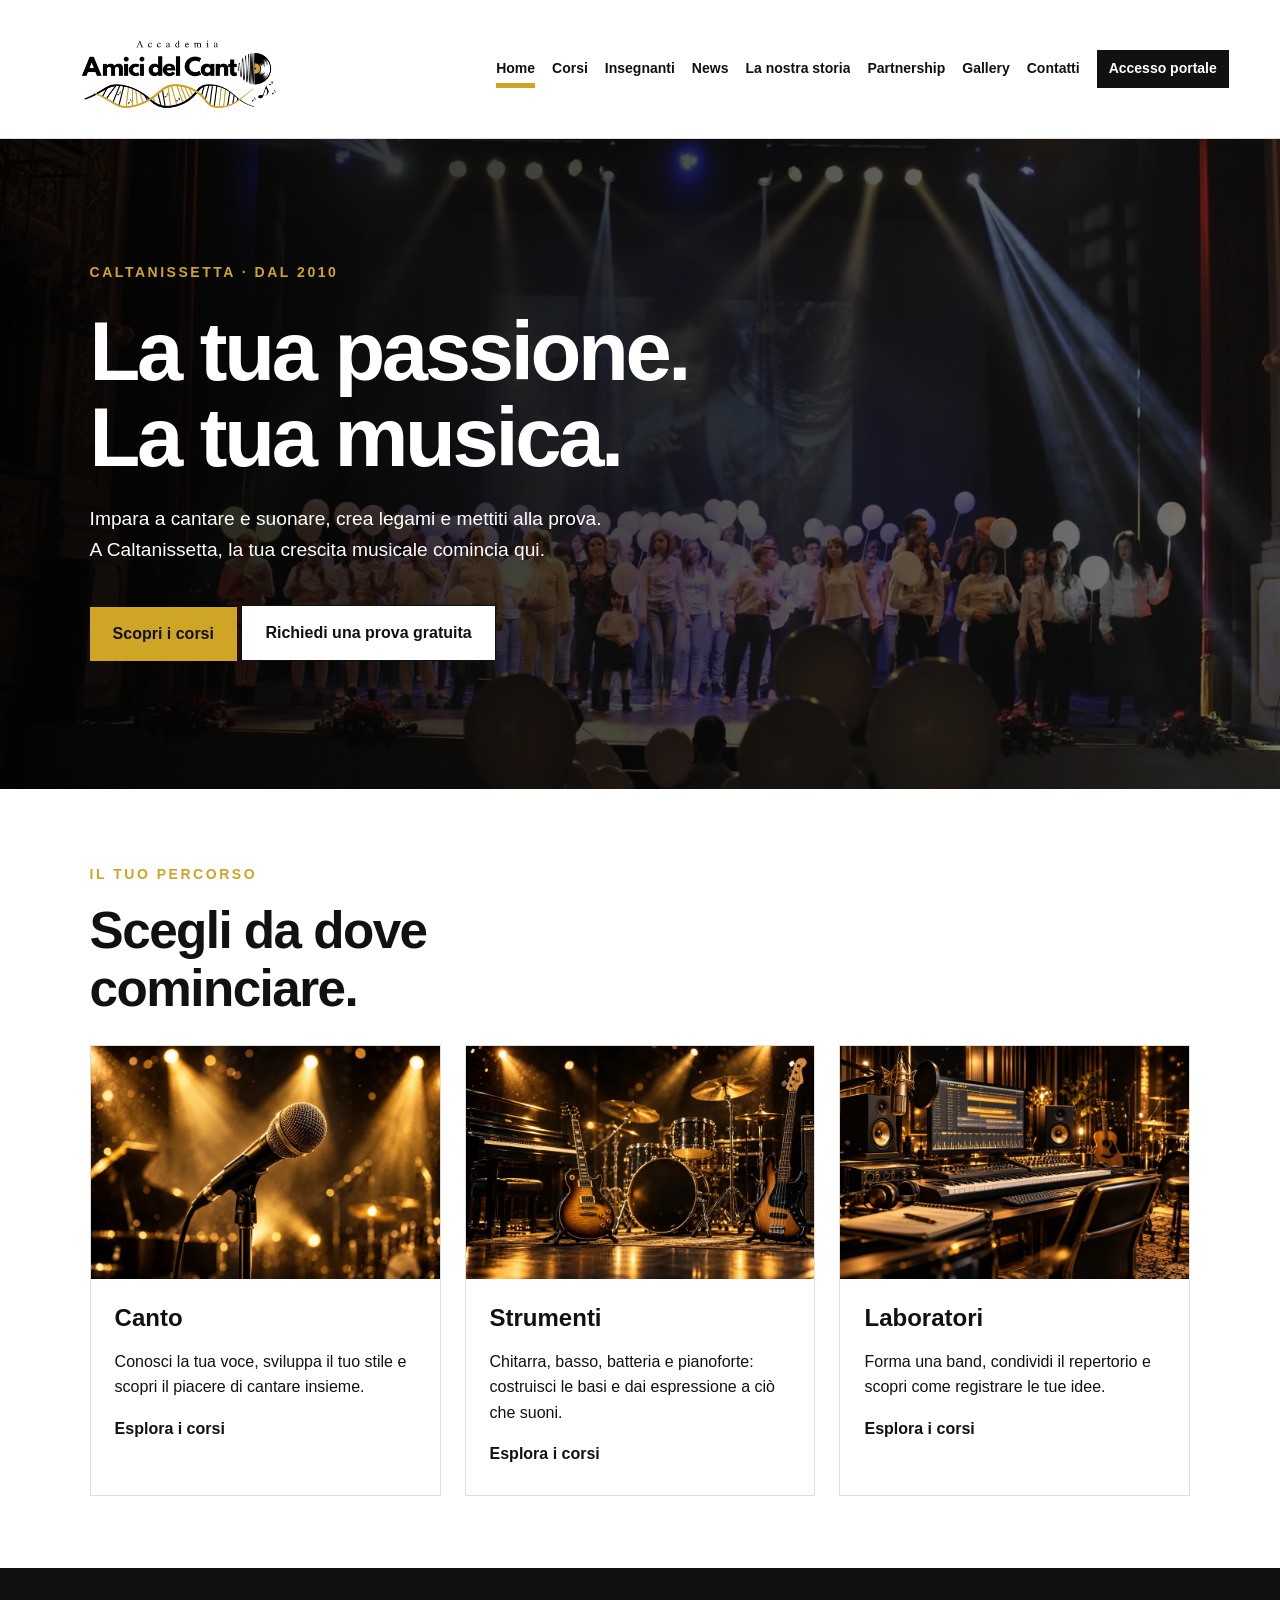
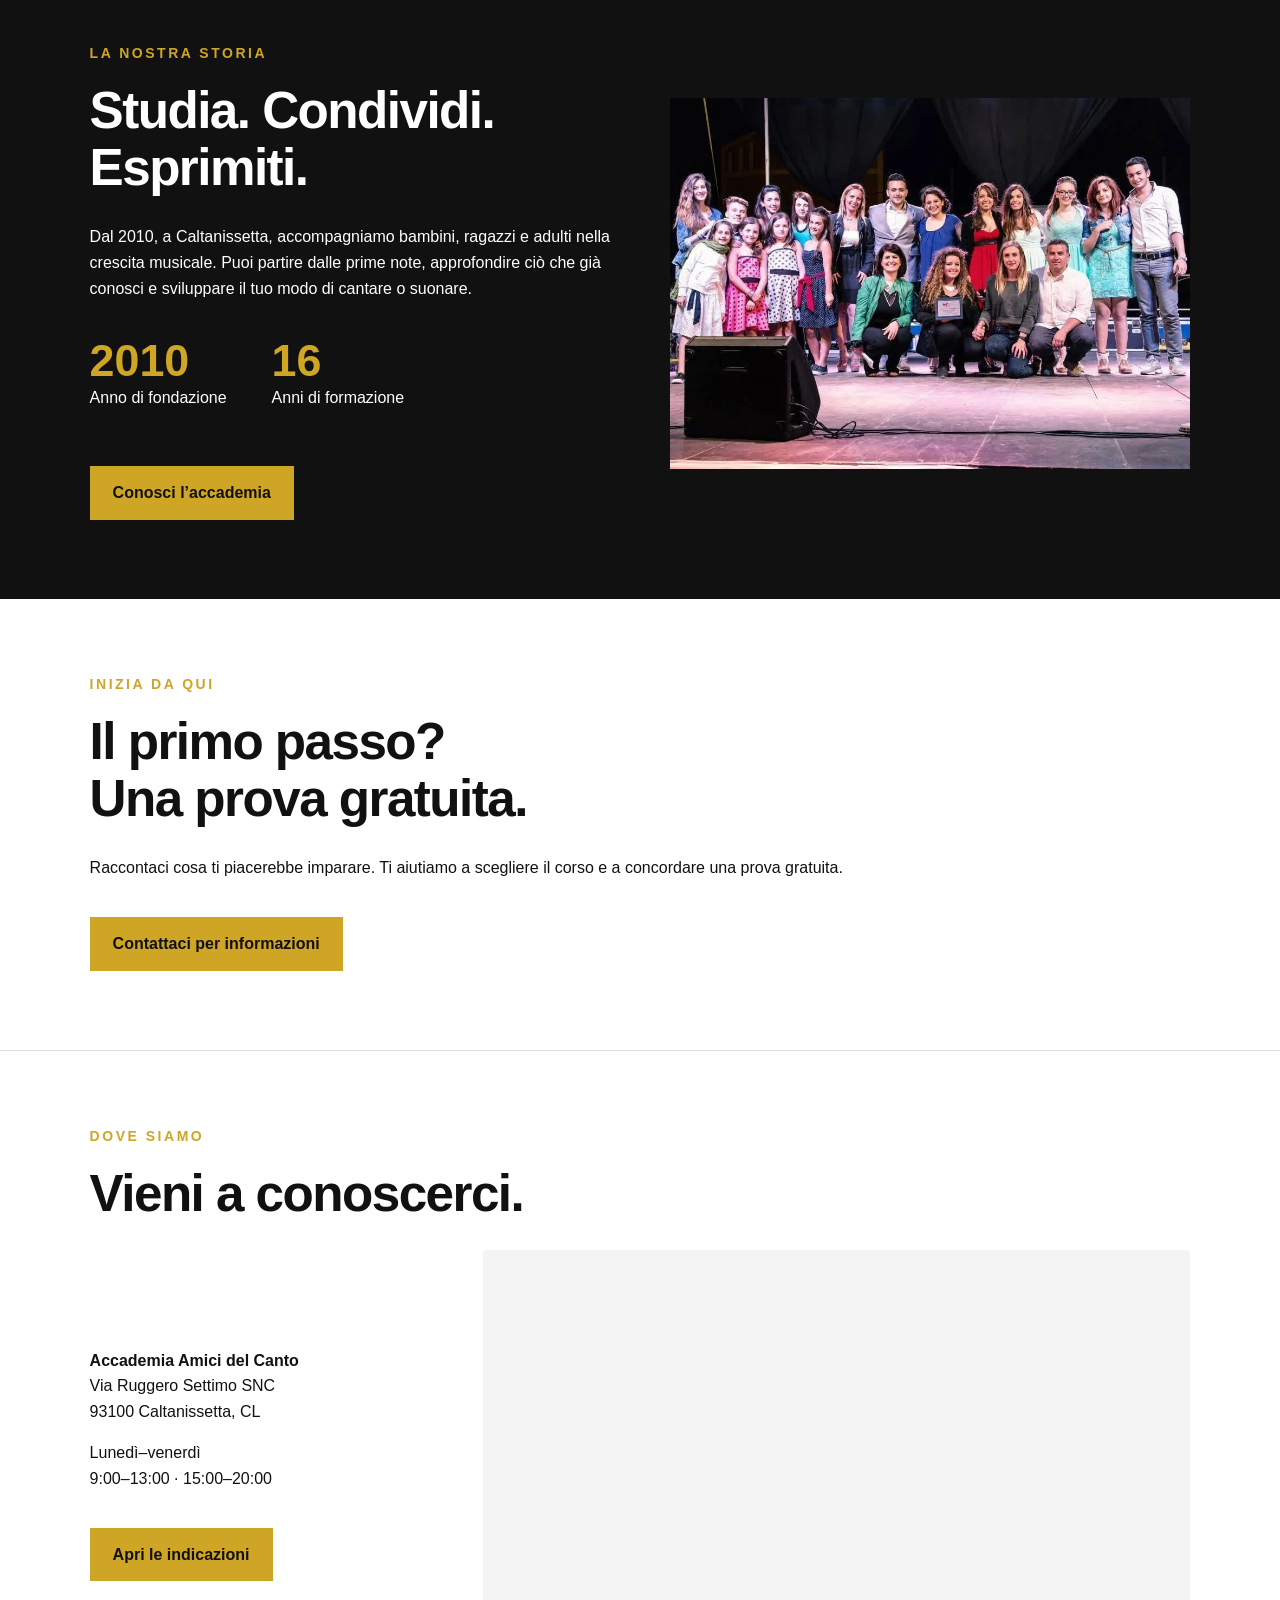
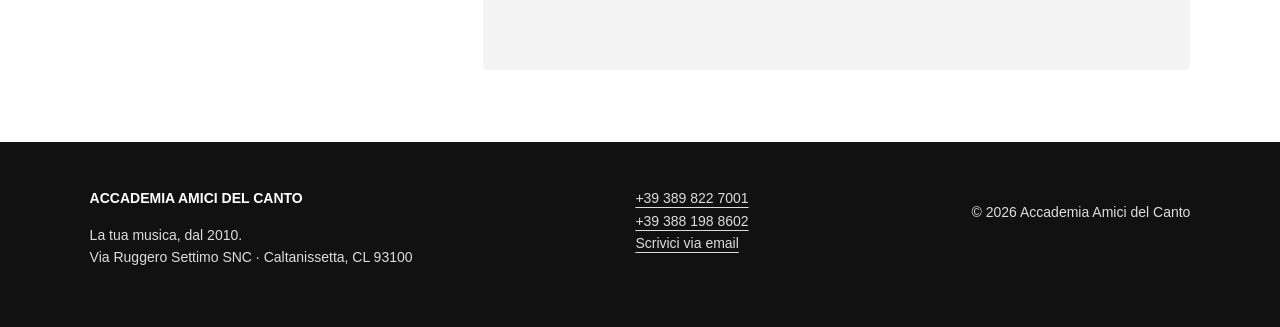
==== index.html @ adb3bb02 "Add clickable teacher profiles and Marcello Lachina biography" ====
<!doctype html><html lang="it"><head><meta charset="utf-8"><meta name="viewport" content="width=device-width,initial-scale=1"><meta name="description" content="Accademia Amici del Canto a Caltanissetta. Canto, strumenti e laboratori musicali dal 2010. Scopri i corsi e richiedi una prova gratuita."><title>Accademia Amici del Canto | Caltanissetta</title><link rel="stylesheet" href="style.css?v=teacher-profiles-1"><script src="assets.js" defer></script><script src="image-0.js" defer></script><script src="image-1.js" defer></script><script src="image-2.js" defer></script><script src="image-3.js" defer></script><script src="image-4.js" defer></script><script src="image-5.js" defer></script><script src="image-6.js" defer></script><script src="image-7.js" defer></script><script src="image-8.js" defer></script><script src="image-9.js" defer></script><script src="image-10.js" defer></script><script src="image-11.js" defer></script><script src="image-12.js" defer></script><script src="image-13.js" defer></script><script src="image-14.js" defer></script><script src="image-15.js" defer></script><script src="image-16.js" defer></script><script src="image-17.js" defer></script><script src="image-18.js" defer></script><script src="image-19.js" defer></script><script src="home-images.js" defer></script><script src="emme-logo.js" defer></script><script src="course-images-a.js" defer></script><script src="course-images-b.js" defer></script><script src="app.js?v=teacher-profiles-1" defer></script></head><body><a class="skip" href="#content">Vai al contenuto</a><header><a class="brand" href="#home" aria-label="Accademia Amici del Canto, Home"><img data-image="logo accademia.png" alt="Accademia Amici del Canto"></a><button id="menu" aria-expanded="false" aria-controls="navigation">Menu</button><nav id="navigation" aria-label="Navigazione principale"></nav></header><main id="content"></main><footer><div><strong>ACCADEMIA AMICI DEL CANTO</strong><p>La tua musica, dal 2010.<br>Via Ruggero Settimo SNC · Caltanissetta, CL 93100</p></div><div><a href="tel:+393898227001">+39 389 822 7001</a><br><a href="tel:+393881988602">+39 388 198 8602</a><br><a href="mailto:accademiaamicidelcanto@gmail.com">Scrivici via email</a></div><p>© <span id="year"></span> Accademia Amici del Canto</p></footer><dialog id="lightbox"><button id="close" aria-label="Chiudi foto">Chiudi</button><img alt=""><button id="previous" aria-label="Foto precedente">Precedente</button><button id="next" aria-label="Foto successiva">Successiva</button></dialog></body></html>
---- style.css ----
:root{--gold:#cfa526;--black:#111;--muted:#666;--line:#dedede}*{box-sizing:border-box}html{scroll-behavior:smooth}body{margin:0;font:16px/1.6 Arial,Helvetica,sans-serif;color:var(--black);background:#fff}a{color:inherit;text-underline-offset:4px}button,a{touch-action:manipulation}button{font:inherit;cursor:pointer}header{display:flex;align-items:center;justify-content:space-between;gap:24px;padding:16px 4%;background:#fff;border-bottom:1px solid var(--line);position:sticky;top:0;z-index:10}.brand{width:230px;flex-shrink:0}.brand img{width:100%;display:block}nav{display:flex;gap:17px;flex-wrap:wrap;justify-content:flex-end}nav a{font-size:14px;text-decoration:none;font-weight:700;padding:7px 0;border-bottom:2px solid transparent}nav a.active{border-color:var(--gold)}nav a:last-child{background:#111;color:white;padding:7px 12px}#menu{display:none}.hero{position:relative;min-height:650px;display:flex;align-items:center;background:#111;color:white;overflow:hidden}.hero>img{position:absolute;width:100%;height:100%;object-fit:cover;opacity:.45}.hero:after{content:'';position:absolute;inset:0;background:linear-gradient(90deg,rgba(0,0,0,.8),transparent)}.hero-copy{position:relative;z-index:1;max-width:850px;padding:80px 7%}.eyebrow{font-size:14px;font-weight:bold;letter-spacing:.18em;text-transform:uppercase;color:var(--gold)}h1{font-size:clamp(2.8rem,6.5vw,6rem);line-height:1.03;letter-spacing:-.04em;margin:24px 0}h2{font-size:clamp(2rem,4vw,3.5rem);line-height:1.12;letter-spacing:-.03em;margin:16px 0 28px}h3{font-size:1.5rem;line-height:1.25}p{max-width:760px}.hero p{font-size:1.2rem}.button{display:inline-block;padding:14px 23px;background:var(--gold);color:#111;text-decoration:none;font-weight:700;margin-top:20px;border:0}.button.secondary{background:white;border:1px solid #111}.section{padding:72px 7%;max-width:1600px;margin:auto}.dark{background:#111;color:#fff}.intro{background:#f4f4f4;padding:55px 7%}.intro h1{font-size:clamp(2.5rem,6vw,4.8rem);margin-bottom:10px}.grid{display:grid;grid-template-columns:repeat(3,minmax(0,1fr));gap:24px}.card{padding:30px;border:1px solid var(--line);background:#fff;position:relative}.card .number{color:#8b6c0c;font-size:14px;letter-spacing:.1em}.card h3{margin:15px 0}.card p{color:#555}.meta{font-size:14px;font-weight:700;color:#755b0a!important}.course-summary{display:block;text-decoration:none;border-top:1px solid var(--line);padding:24px 0}.course-summary h3{margin:0}.split{display:grid;grid-template-columns:1fr 1fr;gap:60px;align-items:center}.split img{width:100%;max-height:500px;object-fit:cover}.stats{display:flex;gap:45px;flex-wrap:wrap;margin:35px 0}.stats strong{display:block;font-size:2.8rem;color:var(--gold);line-height:1.1}.gallery{display:grid;grid-template-columns:repeat(3,1fr);gap:16px}.gallery button{border:0;background:#111;padding:0;overflow:hidden;aspect-ratio:4/3}.gallery img{width:100%;height:100%;object-fit:cover;transition:transform .3s}.gallery button:hover img{transform:scale(1.04)}.partner img{width:100%;height:180px;object-fit:contain;background:#f6f6f6}.partner:first-child img{background:#111}.contact-grid{display:grid;grid-template-columns:1.3fr 1fr;gap:50px}.contact-grid a{overflow-wrap:anywhere}.notice{padding:32px;border-left:4px solid var(--gold);background:#f5f5f5}footer{background:#111;color:#ddd;padding:45px 7%;display:flex;justify-content:space-between;gap:30px;flex-wrap:wrap;font-size:14px}footer strong{color:white}dialog{background:#111;color:white;border:0;max-width:95vw;width:1100px;padding:20px}dialog::backdrop{background:#000d}dialog img{display:block;max-height:75vh;max-width:100%;margin:15px auto;object-fit:contain}dialog button{background:white;border:0;padding:10px 18px;margin:5px}.skip{position:absolute;left:-10000px}.skip:focus{left:15px;top:10px;z-index:100;background:white;padding:15px}:focus-visible{outline:3px solid var(--gold);outline-offset:4px}@media(max-width:1100px){#menu{display:block;background:white;border:1px solid #111;padding:9px 16px}nav{display:none;position:absolute;top:100%;left:0;right:0;background:white;padding:20px 7%;flex-direction:column}nav.open{display:flex}.grid{grid-template-columns:repeat(2,1fr)}}@media(max-width:650px){.brand{width:190px}.hero{min-height:560px}.hero-copy{padding:55px 7%}.grid,.split,.contact-grid{grid-template-columns:1fr}.gallery{grid-template-columns:repeat(2,1fr)}.section{padding:48px 7%}.split{gap:25px}.card{padding:24px}.stats{gap:25px}footer{flex-direction:column}.intro{padding:35px 7%}}@media(prefers-reduced-motion:reduce){html{scroll-behavior:auto}.gallery img{transition:none}}

/* Coordinated home category imagery */
.course-summary{padding-top:0;overflow:hidden;border:1px solid var(--line);transition:border-color .2s,box-shadow .2s}.category-image{display:block;width:100%;aspect-ratio:3/2;object-fit:cover;background:#111}.course-summary h3,.course-summary p,.course-summary strong{margin-left:24px;margin-right:24px}.course-summary h3{margin-top:24px}.course-summary strong{display:block;margin-bottom:4px}.course-summary:hover{border-color:var(--gold);box-shadow:0 10px 28px #00000010}

.partner:first-child img{background:#fff}

/* Course catalogue and detail pages */
.course-area>p{max-width:780px}.course-area-tinted{background:#f4f4f4;border-top:1px solid var(--line)}.course-subheading{font-size:1.7rem;margin:42px 0 12px}.course-grid{display:grid;grid-template-columns:repeat(3,minmax(0,1fr));gap:24px;margin-top:24px}.course-tile{display:flex;flex-direction:column;text-decoration:none;background:#fff;border:1px solid var(--line);overflow:hidden;transition:border-color .2s,transform .2s}.course-tile:hover{border-color:var(--gold);transform:translateY(-3px)}.course-tile>img{width:100%;aspect-ratio:3/2;object-fit:cover;display:block;background:#111}.course-tile-copy{padding:25px;display:flex;flex-direction:column;flex:1}.course-tile .eyebrow{font-size:12px;letter-spacing:.08em;color:#80620d}.course-tile h4{font-size:1.6rem;line-height:1.15;margin:14px 0 10px}.course-tile p{color:#555;margin:0 0 24px}.course-link{display:block;font-weight:700;margin-top:auto;padding-top:15px;border-top:1px solid var(--line)}.back-link{display:inline-block;margin-bottom:30px;font-weight:bold}.course-detail{display:grid;grid-template-columns:minmax(0,1.6fr) minmax(0,1fr);gap:50px;align-items:start}.course-detail-image{display:block;width:100%;aspect-ratio:3/2;object-fit:cover;background:#111;margin-bottom:35px}.course-detail h2{font-size:2.5rem}.course-detail p{font-size:1.1rem}.course-facts{padding:30px;background:#f5f5f5;border-top:4px solid var(--gold)}.course-facts h3{margin-top:0}.course-facts dl{margin:0}.course-facts dt{font-weight:700;font-size:14px;color:#666;margin-top:20px}.course-facts dd{margin:3px 0 0}.course-facts h4{font-size:1.25rem;margin:30px 0 10px}.course-facts p{font-size:1rem}.course-topics{padding-left:22px}.course-topics li{padding:8px 0}.course-facts .button{max-width:100%;text-align:center}
@media(max-width:1000px){.course-grid{grid-template-columns:repeat(2,minmax(0,1fr))}.course-detail{gap:30px;grid-template-columns:minmax(0,1.2fr) minmax(0,1fr)}}
@media(max-width:650px){.course-grid,.course-detail{grid-template-columns:1fr}.course-facts{padding:24px}.course-subheading{margin-top:32px}.course-tile-copy{padding:24px}.course-detail h2{font-size:2rem}}
@media(prefers-reduced-motion:reduce){.course-tile{transition:none}.course-tile:hover{transform:none}}

/* Dynamic interactions */
@media(prefers-reduced-motion:no-preference){
 .button,button,nav a,.course-summary,.card,.partner img{transition:background-color .22s,color .22s,border-color .22s,box-shadow .22s,transform .22s}
 .button:hover{transform:translateY(-3px);box-shadow:0 8px 22px #0002}
 .button:active,button:active,.course-tile:active,.course-summary:active{transform:scale(.98)}
 nav a:hover{color:#92700d;border-bottom-color:var(--gold)}
 nav a:last-child:hover{color:white;background:#383019}
 .brand img{transition:transform .3s}.brand:hover img{transform:scale(1.025)}
 .course-tile>img,.category-image{transition:transform .5s,filter .4s}
 .course-tile:hover>img,.course-summary:hover .category-image{transform:scale(1.035);filter:brightness(1.08)}
 .card:hover{border-color:#bba35e;box-shadow:0 8px 24px #0000000a}
 .partner:hover img{transform:scale(1.025)}
 .motion-reveal{opacity:0;transform:translateY(20px);transition:opacity .55s ease var(--motion-delay,0ms),transform .55s cubic-bezier(.2,.7,.2,1) var(--motion-delay,0ms)}
 .motion-reveal.motion-visible{opacity:1;transform:translateY(0)}
 .course-tile.motion-visible:hover{transform:translateY(-4px)}
 .gallery button.motion-visible:hover{transform:translateY(-3px)}
 dialog[open]{animation:dialog-arrive .25s ease-out}
 dialog[open]::backdrop{animation:backdrop-arrive .25s ease-out}
 @keyframes dialog-arrive{from{opacity:0;transform:translateY(15px) scale(.97)}to{opacity:1;transform:translateY(0) scale(1)}}
 @keyframes backdrop-arrive{from{opacity:0}to{opacity:1}}
}
.button,.course-tile,.course-summary,.gallery button,nav a,#menu{position:relative;overflow:hidden}
.click-ripple{position:absolute;pointer-events:none;width:14px;height:14px;border-radius:50%;background:#cfa52666;transform:translate(-50%,-50%);animation:click-wave .6s ease-out forwards;z-index:2}
@keyframes click-wave{to{transform:translate(-50%,-50%) scale(38);opacity:0}}
@media(prefers-reduced-motion:reduce){.motion-reveal{opacity:1!important;transform:none!important}.click-ripple{display:none}*,*::before,*::after{animation:none!important;transition:none!important}}

/* More visible motion for the academy experience */
@media(prefers-reduced-motion:no-preference){
 .motion-reveal{transform:translateY(42px);transition:opacity .8s ease var(--motion-delay,0ms),transform .8s cubic-bezier(.16,1,.3,1) var(--motion-delay,0ms)}
 .motion-reveal.motion-visible{transform:translateY(0)}
 .button:hover{transform:translateY(-5px) scale(1.035);box-shadow:0 12px 28px #cfa52655}
 .course-tile.motion-visible:hover,.course-summary.motion-visible:hover{transform:translateY(-8px);box-shadow:0 16px 35px #0002;border-color:var(--gold)}
 .course-tile:hover>img,.course-summary:hover .category-image{transform:scale(1.08);filter:brightness(1.12)}
 nav a::after{content:'';position:absolute;bottom:0;left:0;width:100%;height:3px;background:var(--gold);transform:scaleX(0);transform-origin:left;transition:transform .3s}
 nav a:hover::after,nav a.active::after{transform:scaleX(1)}
 .hero-copy{animation:hero-copy-enter .9s cubic-bezier(.16,1,.3,1) both}
 .hero>img{animation:hero-image-enter 1.3s ease-out both}
 @keyframes hero-copy-enter{from{opacity:0;transform:translateY(35px)}to{opacity:1;transform:translateY(0)}}
 @keyframes hero-image-enter{from{transform:scale(1.07)}to{transform:scale(1)}}
}

/* Swipeable gallery with directional controls */
.gallery-carousel{position:relative;display:grid;grid-template-columns:52px minmax(0,1fr) 52px;align-items:center;gap:18px}
.gallery-track{display:flex;overflow-x:auto;scroll-snap-type:x mandatory;scrollbar-width:none;position:relative;overscroll-behavior-x:contain;border-radius:4px;background:#111}
.gallery-track::-webkit-scrollbar{display:none}
.gallery-slide{flex:0 0 100%;min-width:0;scroll-snap-align:start;scroll-snap-stop:always;border:0;background:#111;padding:0;cursor:zoom-in;height:clamp(260px,48vw,640px)}
.gallery-slide img{width:100%;height:100%;object-fit:contain;display:block}
.gallery-arrow{border:1px solid #cfa526;background:#111;color:#cfa526;border-radius:50%;width:52px;height:52px;font-size:24px;display:flex;align-items:center;justify-content:center}
.gallery-arrow:hover{background:#cfa526;color:#111}
.gallery-counter{text-align:center;max-width:none;font-weight:700;color:#666;margin-top:20px}
@media(max-width:650px){.gallery-carousel{grid-template-columns:1fr;gap:0}.gallery-track{grid-column:1;grid-row:1}.gallery-arrow{grid-column:1;grid-row:1;z-index:2;width:40px;height:40px;font-size:20px;background:#111c}.gallery-prev{justify-self:start;margin-left:8px}.gallery-next{justify-self:end;margin-right:8px}.gallery-slide{height:360px}}

.school-location{border-top:1px solid var(--line)}.school-map-layout{display:grid;grid-template-columns:minmax(0,1fr) minmax(0,2fr);gap:40px;align-items:center}.school-map{display:block;border:0;width:100%;height:420px;background:#f4f4f4;border-radius:4px}@media(max-width:650px){.school-map-layout{grid-template-columns:1fr;gap:25px}.school-map{height:350px}}

/* Teacher photographs, shared by the directory and assigned courses */
.teacher-card{overflow:hidden}
.teacher-portrait{display:block;width:100%;height:auto;aspect-ratio:4/5;object-fit:cover;object-position:57% 35%;border-radius:4px;margin:0 0 24px;background:#111}
.teacher-portrait-course{aspect-ratio:4/3;max-width:320px;margin:12px 0;object-position:57% 24%}
@media(max-width:650px){.teacher-portrait{max-height:440px}.teacher-portrait-course{max-height:260px}}

/* Compact circular portraits inside course information */
.teacher-course-avatar{display:block;width:140px;height:140px;border-radius:50%;overflow:hidden;border:3px solid var(--gold);margin:12px 0 16px;background:#111}
.teacher-course-avatar .teacher-portrait-course{width:100%;height:100%;max-width:none;max-height:none;aspect-ratio:1;object-fit:cover;object-position:center;border-radius:0;margin:0;transform:scale(3) translate(-5%,26%)}

.teacher-portrait-lachina{object-position:center top}
.teacher-course-avatar .teacher-portrait-lachina{object-position:center top;transform:scale(2.2) translate(3%,18%)}

.teacher-portrait-valerio{object-position:65% 30%}
.teacher-course-avatar .teacher-portrait-valerio{object-position:center;transform:scale(1.8) translate(-8%,25%)}
.course-teachers{display:flex;flex-wrap:wrap;gap:20px;margin-top:12px}
.course-teacher{flex:1 1 140px;max-width:220px}
.course-teacher span:not(.teacher-course-avatar){display:block}

.teacher-portrait-rino{object-position:55% 40%}
.teacher-course-avatar .teacher-portrait-rino{object-position:center;transform:scale(3) translate(-4%,13%)}

.teacher-portrait-giordano{object-position:85% top}
.teacher-course-avatar .teacher-portrait-giordano{object-position:center top;transform:scale(2.1) translate(-30%,19%)}

.teacher-card-link{display:block;text-decoration:none;color:inherit}
.teacher-card-link:hover,.teacher-card-link:focus-visible{border-color:var(--gold);box-shadow:0 12px 30px #0001}
.teacher-profile{display:grid;grid-template-columns:minmax(200px,1fr) minmax(0,2fr);gap:48px;align-items:start;margin-top:32px}
.teacher-profile .teacher-portrait{max-height:560px}
.teacher-profile p{line-height:1.8}
@media(max-width:650px){.teacher-profile{grid-template-columns:1fr;gap:24px}.teacher-profile .teacher-portrait{max-width:380px;max-height:440px}}
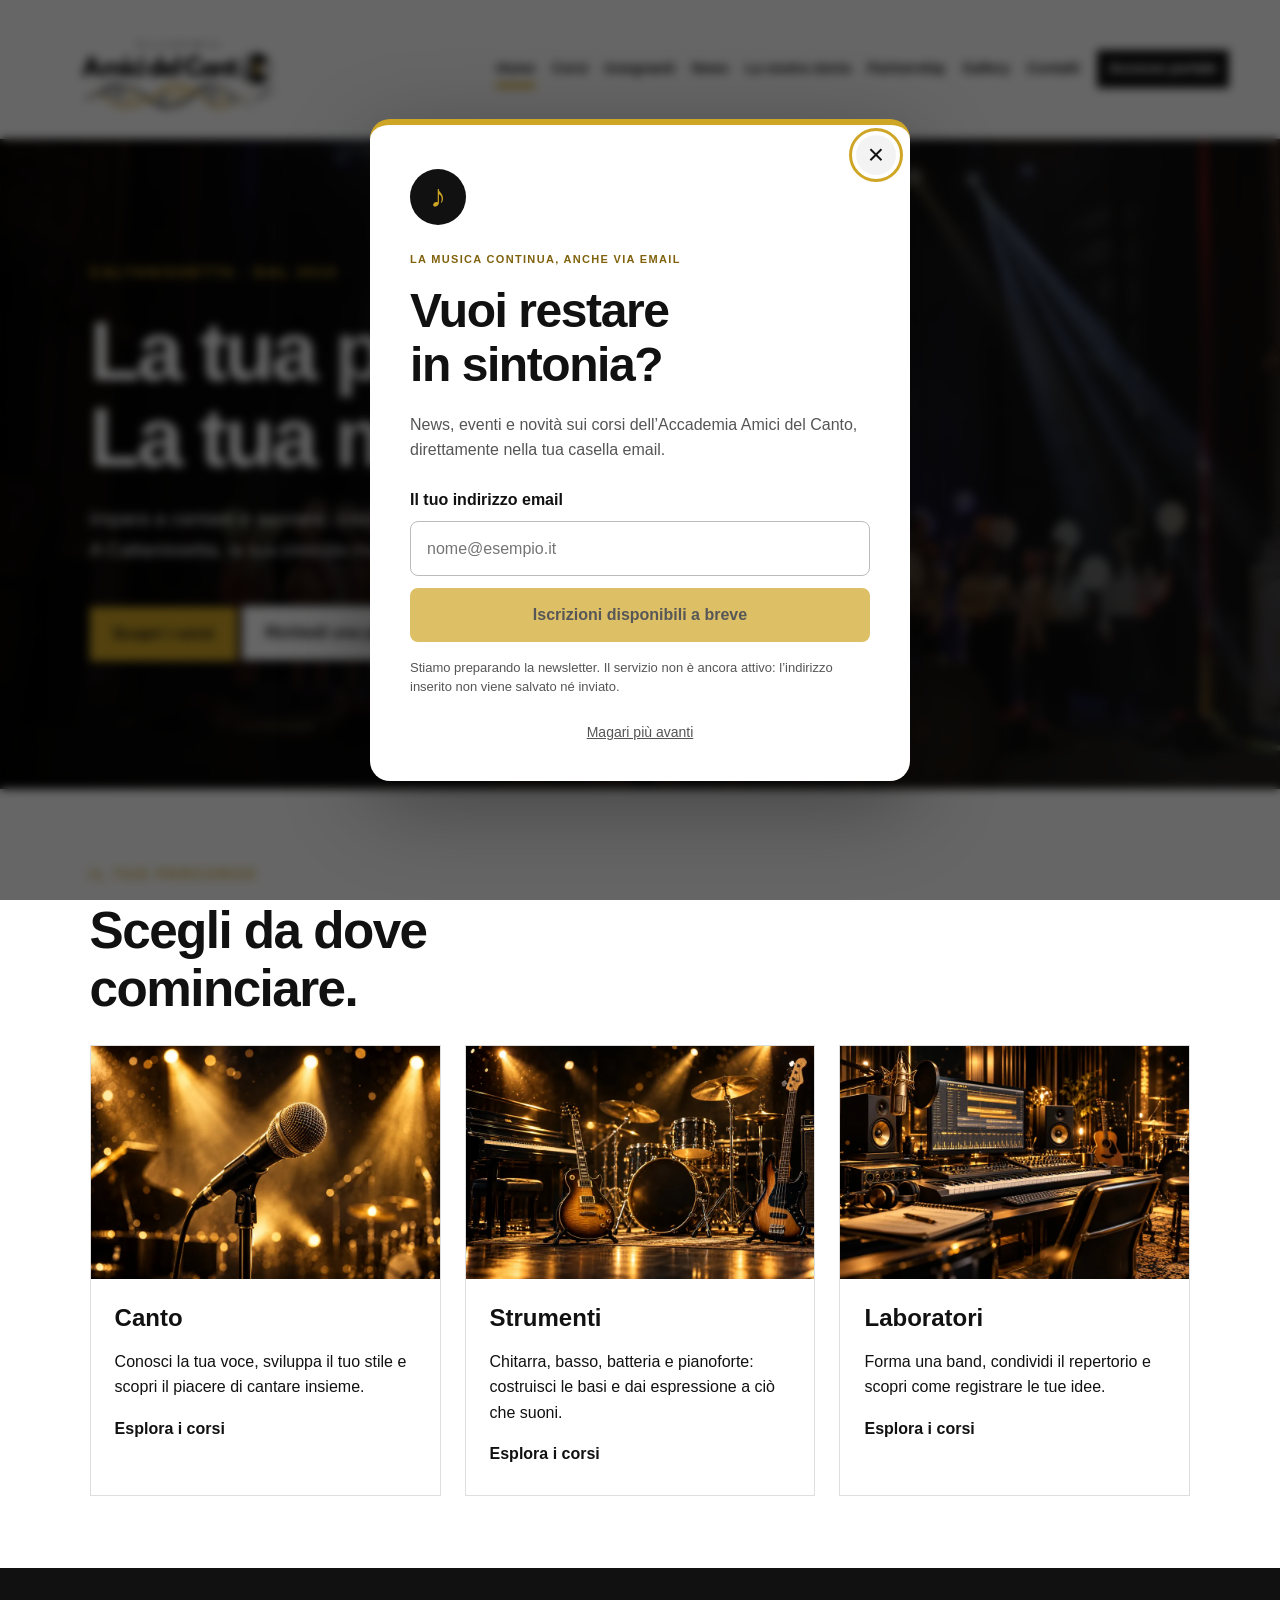
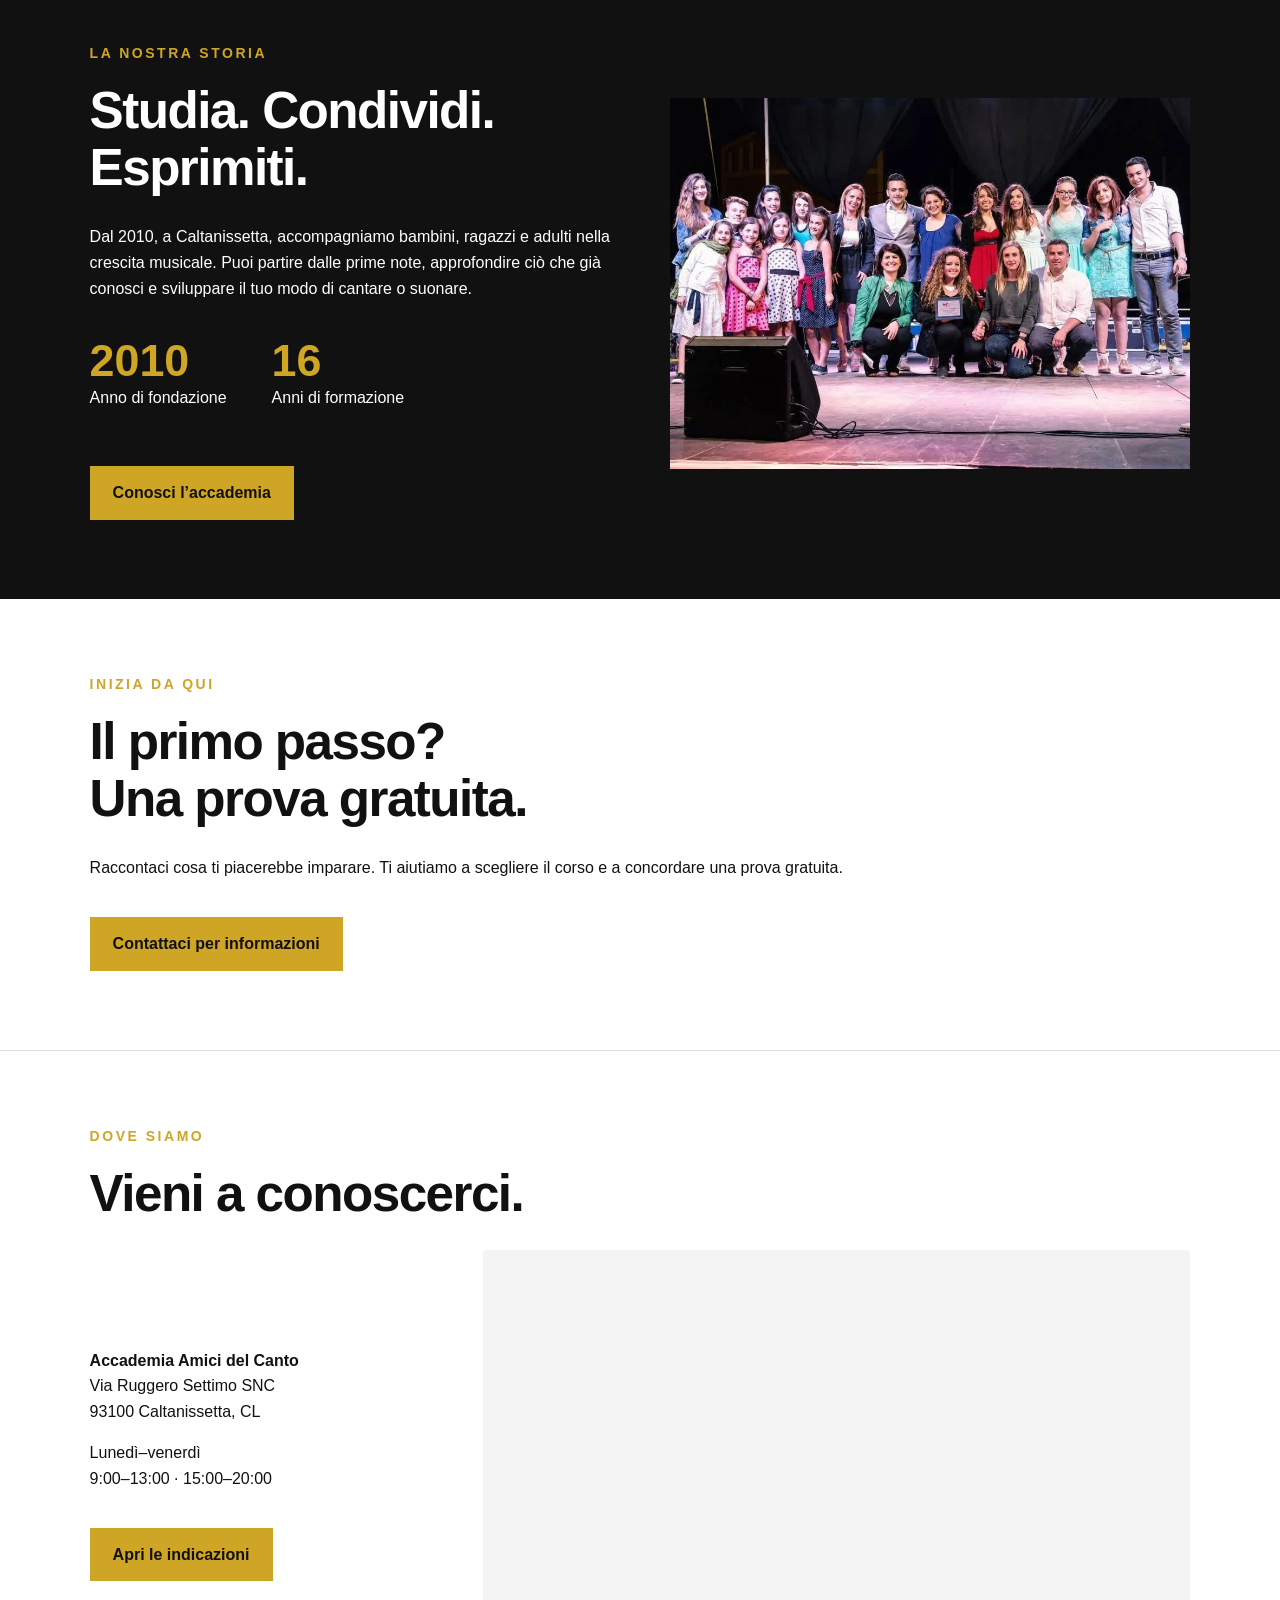
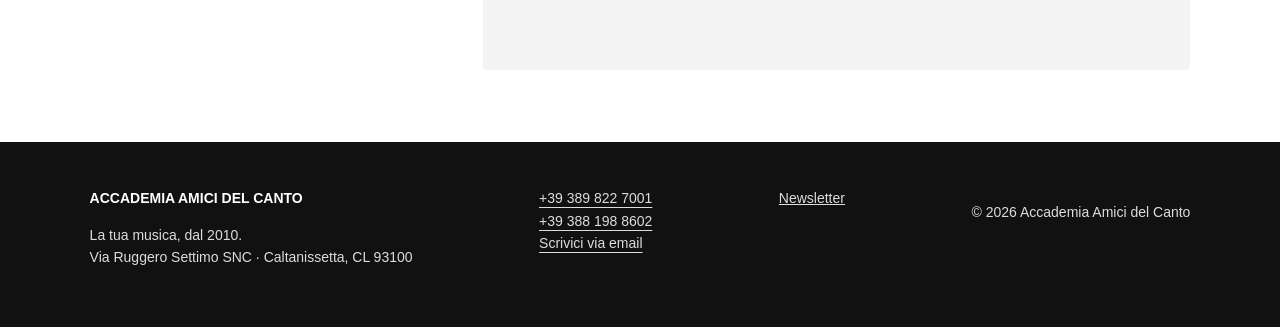
==== commit de826c8b: "Add responsive newsletter welcome popup in preview mode" ====
--- a/index.html
+++ b/index.html
@@ -1 +1 @@
-<!doctype html><html lang="it"><head><meta charset="utf-8"><meta name="viewport" content="width=device-width,initial-scale=1"><meta name="description" content="Accademia Amici del Canto a Caltanissetta. Canto, strumenti e laboratori musicali dal 2010. Scopri i corsi e richiedi una prova gratuita."><title>Accademia Amici del Canto | Caltanissetta</title><link rel="stylesheet" href="style.css?v=teacher-profiles-1"><script src="assets.js" defer></script><script src="image-0.js" defer></script><script src="image-1.js" defer></script><script src="image-2.js" defer></script><script src="image-3.js" defer></script><script src="image-4.js" defer></script><script src="image-5.js" defer></script><script src="image-6.js" defer></script><script src="image-7.js" defer></script><script src="image-8.js" defer></script><script src="image-9.js" defer></script><script src="image-10.js" defer></script><script src="image-11.js" defer></script><script src="image-12.js" defer></script><script src="image-13.js" defer></script><script src="image-14.js" defer></script><script src="image-15.js" defer></script><script src="image-16.js" defer></script><script src="image-17.js" defer></script><script src="image-18.js" defer></script><script src="image-19.js" defer></script><script src="home-images.js" defer></script><script src="emme-logo.js" defer></script><script src="course-images-a.js" defer></script><script src="course-images-b.js" defer></script><script src="app.js?v=teacher-profiles-1" defer></script></head><body><a class="skip" href="#content">Vai al contenuto</a><header><a class="brand" href="#home" aria-label="Accademia Amici del Canto, Home"><img data-image="logo accademia.png" alt="Accademia Amici del Canto"></a><button id="menu" aria-expanded="false" aria-controls="navigation">Menu</button><nav id="navigation" aria-label="Navigazione principale"></nav></header><main id="content"></main><footer><div><strong>ACCADEMIA AMICI DEL CANTO</strong><p>La tua musica, dal 2010.<br>Via Ruggero Settimo SNC · Caltanissetta, CL 93100</p></div><div><a href="tel:+393898227001">+39 389 822 7001</a><br><a href="tel:+393881988602">+39 388 198 8602</a><br><a href="mailto:accademiaamicidelcanto@gmail.com">Scrivici via email</a></div><p>© <span id="year"></span> Accademia Amici del Canto</p></footer><dialog id="lightbox"><button id="close" aria-label="Chiudi foto">Chiudi</button><img alt=""><button id="previous" aria-label="Foto precedente">Precedente</button><button id="next" aria-label="Foto successiva">Successiva</button></dialog></body></html>
+<!doctype html><html lang="it"><head><meta charset="utf-8"><meta name="viewport" content="width=device-width,initial-scale=1"><meta name="description" content="Accademia Amici del Canto a Caltanissetta. Canto, strumenti e laboratori musicali dal 2010. Scopri i corsi e richiedi una prova gratuita."><title>Accademia Amici del Canto | Caltanissetta</title><link rel="stylesheet" href="style.css?v=newsletter-popup-1"><script src="assets.js" defer></script><script src="image-0.js" defer></script><script src="image-1.js" defer></script><script src="image-2.js" defer></script><script src="image-3.js" defer></script><script src="image-4.js" defer></script><script src="image-5.js" defer></script><script src="image-6.js" defer></script><script src="image-7.js" defer></script><script src="image-8.js" defer></script><script src="image-9.js" defer></script><script src="image-10.js" defer></script><script src="image-11.js" defer></script><script src="image-12.js" defer></script><script src="image-13.js" defer></script><script src="image-14.js" defer></script><script src="image-15.js" defer></script><script src="image-16.js" defer></script><script src="image-17.js" defer></script><script src="image-18.js" defer></script><script src="image-19.js" defer></script><script src="home-images.js" defer></script><script src="emme-logo.js" defer></script><script src="course-images-a.js" defer></script><script src="course-images-b.js" defer></script><script src="app.js?v=newsletter-popup-1" defer></script></head><body><a class="skip" href="#content">Vai al contenuto</a><header><a class="brand" href="#home" aria-label="Accademia Amici del Canto, Home"><img data-image="logo accademia.png" alt="Accademia Amici del Canto"></a><button id="menu" aria-expanded="false" aria-controls="navigation">Menu</button><nav id="navigation" aria-label="Navigazione principale"></nav></header><main id="content"></main><footer><div><strong>ACCADEMIA AMICI DEL CANTO</strong><p>La tua musica, dal 2010.<br>Via Ruggero Settimo SNC · Caltanissetta, CL 93100</p></div><div><a href="tel:+393898227001">+39 389 822 7001</a><br><a href="tel:+393881988602">+39 388 198 8602</a><br><a href="mailto:accademiaamicidelcanto@gmail.com">Scrivici via email</a></div><button type="button" id="newsletter-open" class="newsletter-footer-link">Newsletter</button><p>© <span id="year"></span> Accademia Amici del Canto</p></footer><dialog id="lightbox"><button id="close" aria-label="Chiudi foto">Chiudi</button><img alt=""><button id="previous" aria-label="Foto precedente">Precedente</button><button id="next" aria-label="Foto successiva">Successiva</button></dialog><dialog id="newsletter-popup" class="newsletter-popup" aria-labelledby="newsletter-title" aria-describedby="newsletter-description newsletter-status"><button type="button" class="newsletter-close" aria-label="Chiudi newsletter" autofocus>×</button><div class="newsletter-mark" aria-hidden="true">♪</div><span class="eyebrow">La musica continua, anche via email</span><h2 id="newsletter-title">Vuoi restare<br>in sintonia?</h2><p id="newsletter-description">News, eventi e novità sui corsi dell’Accademia Amici del Canto, direttamente nella tua casella email.</p><label for="newsletter-email">Il tuo indirizzo email</label><input id="newsletter-email" type="email" placeholder="nome@esempio.it" autocomplete="off" aria-describedby="newsletter-status"><button type="button" class="button newsletter-submit" disabled>Iscrizioni disponibili a breve</button><p id="newsletter-status" class="newsletter-status">Stiamo preparando la newsletter. Il servizio non è ancora attivo: l’indirizzo inserito non viene salvato né inviato.</p><button type="button" class="newsletter-later">Magari più avanti</button></dialog></body></html>
--- a/style.css
+++ b/style.css
@@ -96,3 +96,23 @@
 .teacher-profile .teacher-portrait{max-height:560px}
 .teacher-profile p{line-height:1.8}
 @media(max-width:650px){.teacher-profile{grid-template-columns:1fr;gap:24px}.teacher-profile .teacher-portrait{max-width:380px;max-height:440px}}
+
+/* Newsletter welcome dialog */
+body.newsletter-is-open{overflow:hidden}
+.newsletter-popup{width:540px;max-width:calc(100vw - 32px);max-height:calc(100dvh - 32px);overflow:auto;background:#fff;color:var(--black);padding:44px 40px 30px;border-radius:20px;border-top:6px solid var(--gold);box-shadow:0 24px 90px #0005}
+.newsletter-popup::backdrop{background:#0009;backdrop-filter:blur(5px)}
+.newsletter-popup[open]{animation:newsletter-enter .35s ease-out}
+.newsletter-popup .newsletter-close{position:absolute;right:14px;top:10px;width:40px;height:40px;margin:0;padding:0;border-radius:50%;background:#f3f3f3;color:#111;font-size:28px;line-height:1}
+.newsletter-mark{display:grid;place-items:center;width:56px;height:56px;background:#111;color:var(--gold);border-radius:50%;font-size:32px;margin-bottom:20px}
+.newsletter-popup .eyebrow{font-size:11px;color:#80620d;letter-spacing:.12em}
+.newsletter-popup h2{font-size:clamp(2rem,7vw,3rem);margin:14px 0 20px}
+.newsletter-popup p{color:#555}
+.newsletter-popup label{display:block;font-weight:700;margin:24px 0 8px}
+.newsletter-popup input{display:block;width:100%;min-width:0;font:inherit;padding:14px 16px;border:1px solid #bbb;border-radius:8px;background:#fff;color:#111}
+.newsletter-popup .newsletter-submit{display:block;width:100%;margin:12px 0 0;background:var(--gold);border-radius:8px;padding:14px 10px;color:#111;cursor:not-allowed;opacity:.7}
+.newsletter-popup .newsletter-status{font-size:13px;line-height:1.5;margin:16px 0}
+.newsletter-popup .newsletter-later{display:block;margin:12px auto 0;padding:8px;background:transparent;text-decoration:underline;color:#555;font-size:14px}
+.newsletter-footer-link{background:transparent;border:0;padding:0;color:#ddd;text-decoration:underline;align-self:flex-start}
+@keyframes newsletter-enter{from{opacity:0;transform:translateY(18px) scale(.97)}to{opacity:1;transform:translateY(0) scale(1)}}
+@media(max-width:650px){.newsletter-popup{padding:36px 24px 24px}}
+@media(prefers-reduced-motion:reduce){.newsletter-popup[open]{animation:none}}
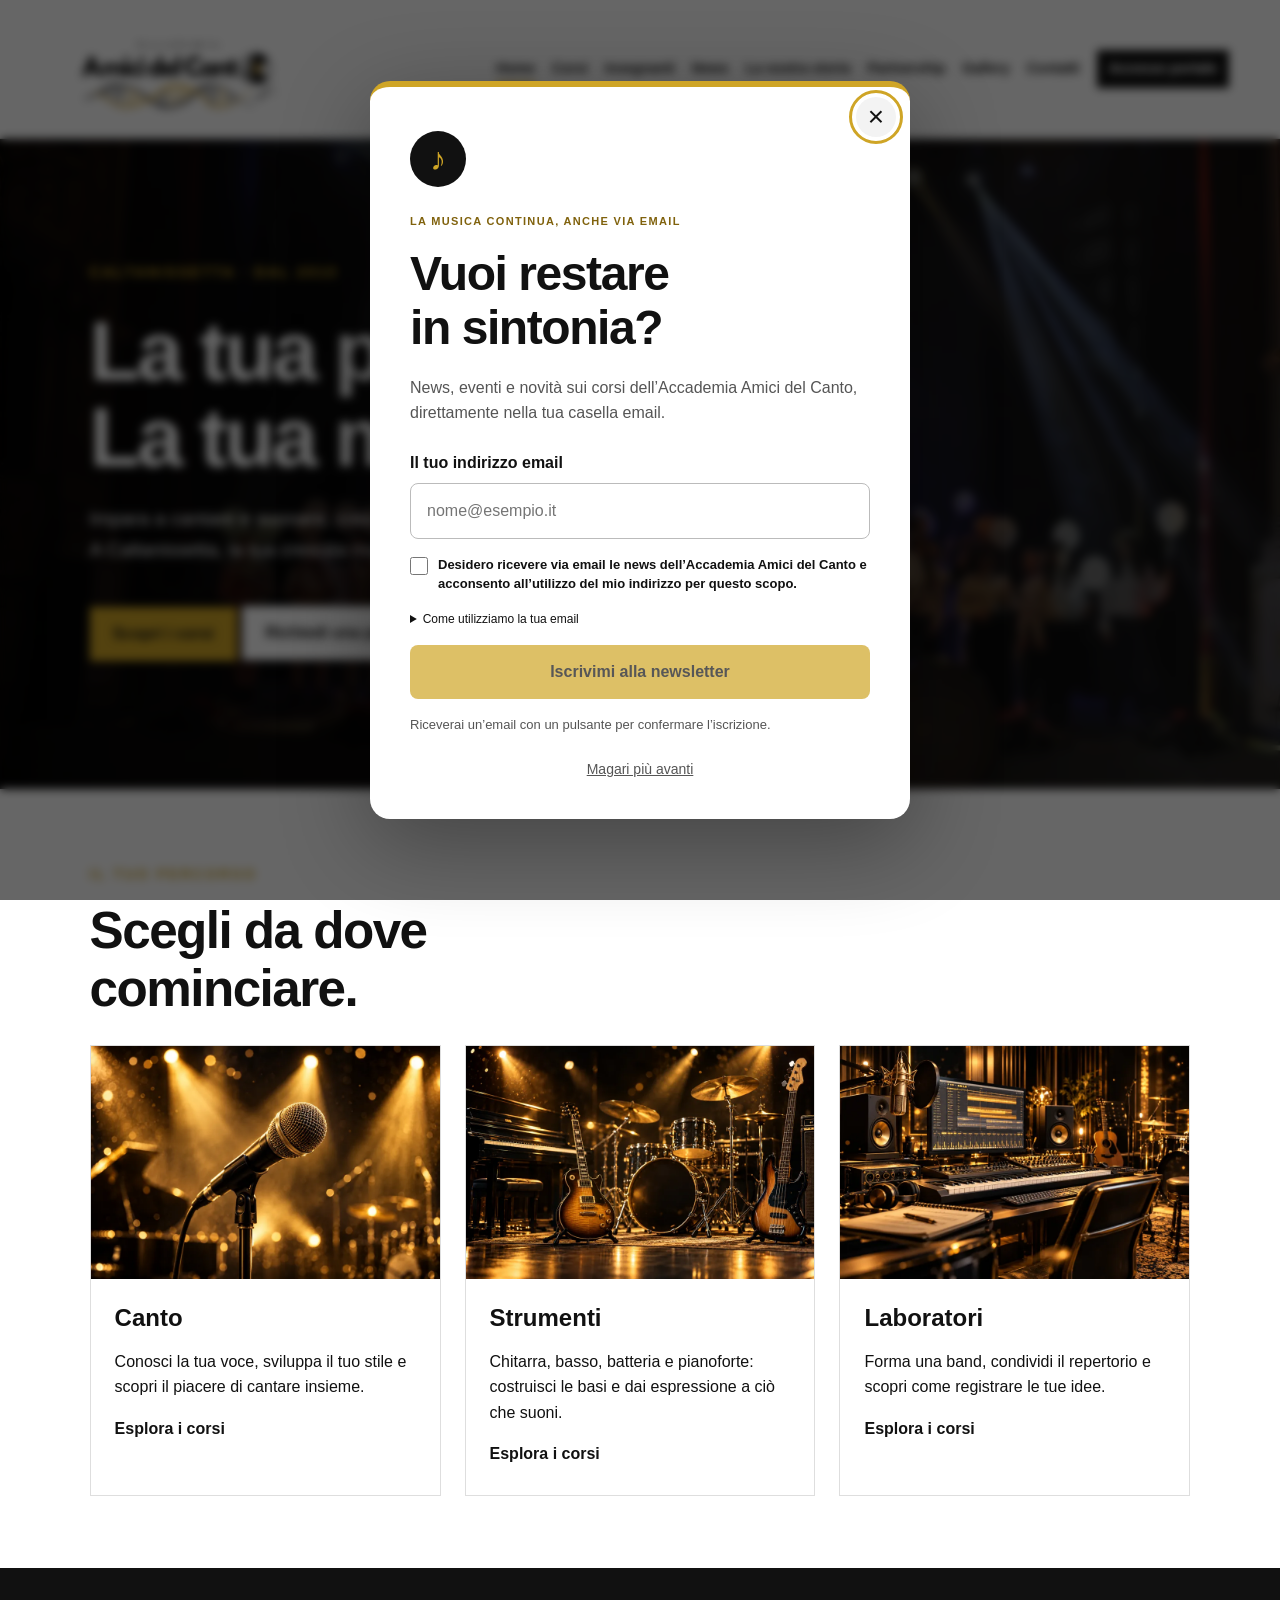
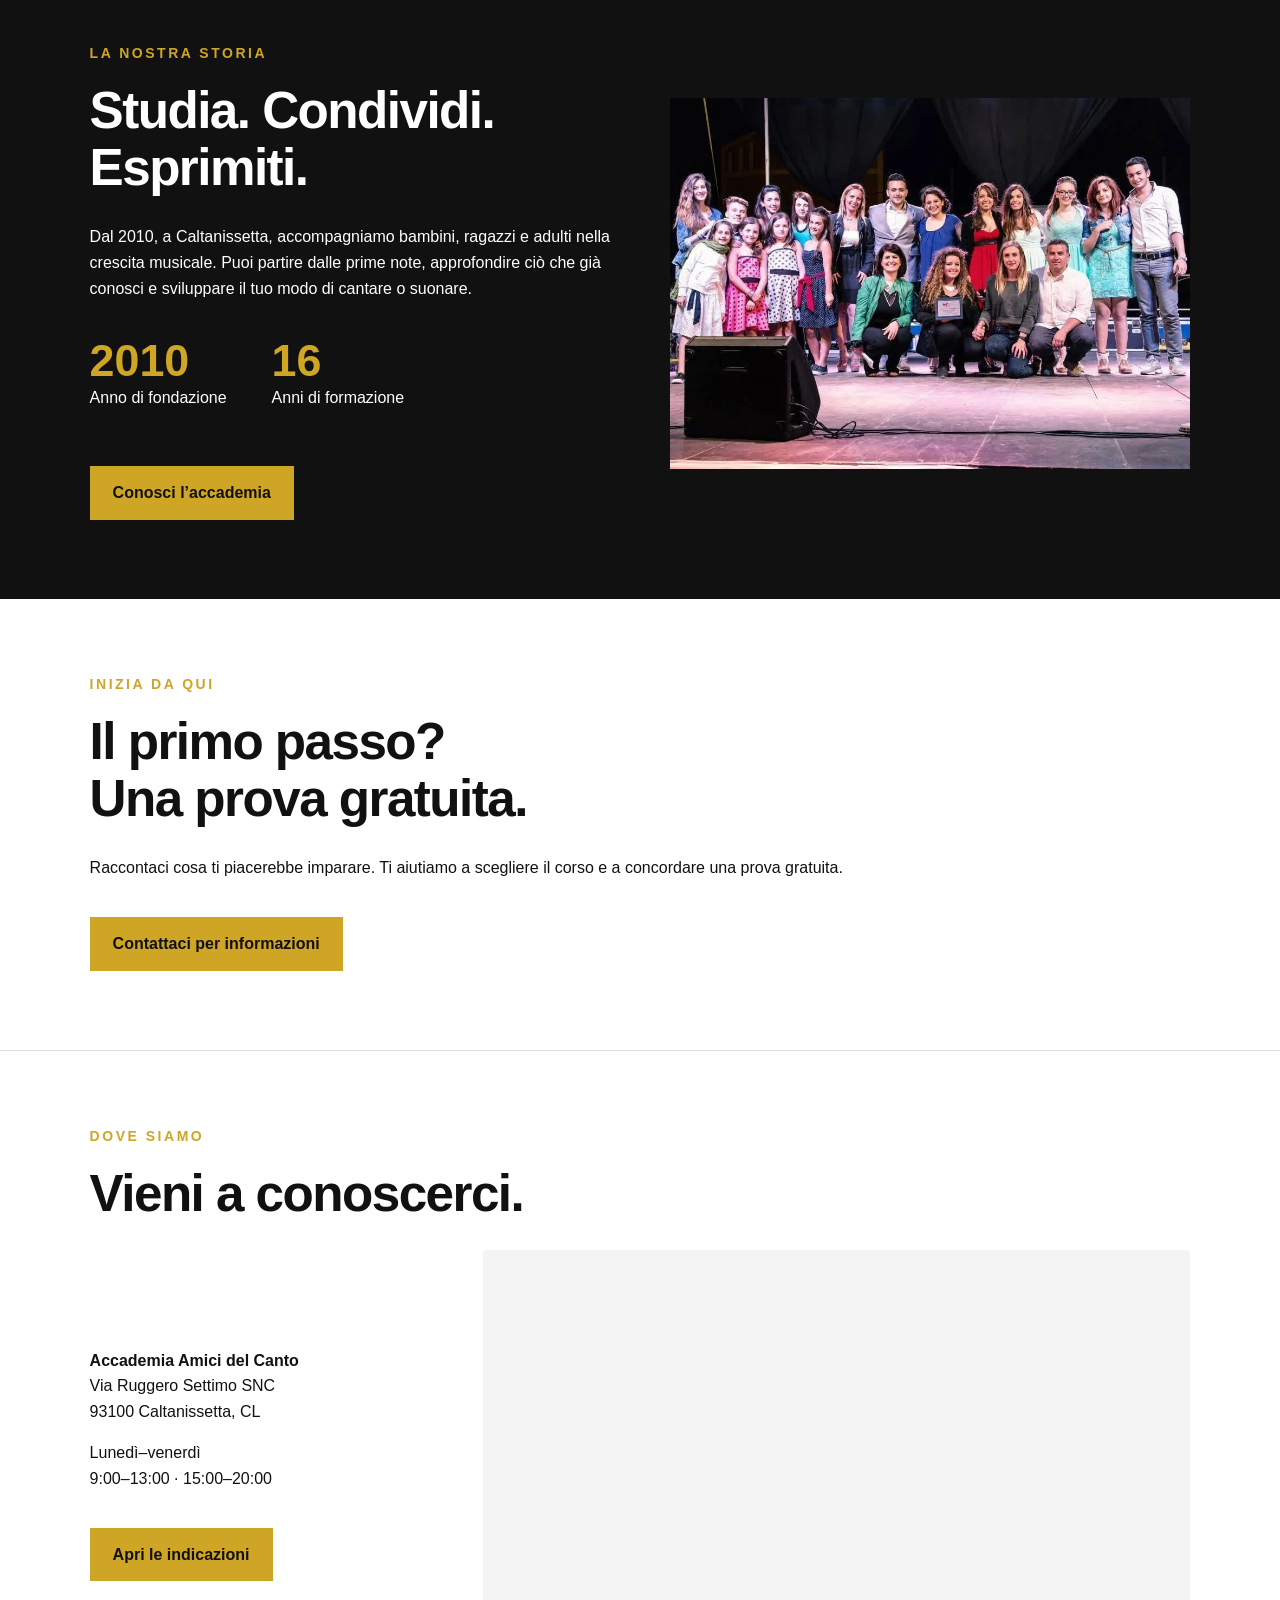
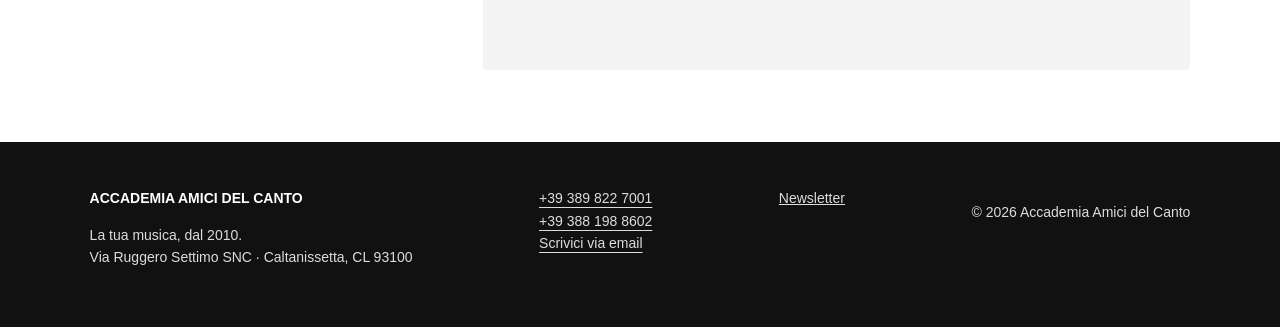
==== commit c4f204cd: "Activate academy newsletter form with Brevo confirmation and clear consent" ====
--- a/index.html
+++ b/index.html
@@ -1 +1 @@
-<!doctype html><html lang="it"><head><meta charset="utf-8"><meta name="viewport" content="width=device-width,initial-scale=1"><meta name="description" content="Accademia Amici del Canto a Caltanissetta. Canto, strumenti e laboratori musicali dal 2010. Scopri i corsi e richiedi una prova gratuita."><title>Accademia Amici del Canto | Caltanissetta</title><link rel="stylesheet" href="style.css?v=newsletter-popup-1"><script src="assets.js" defer></script><script src="image-0.js" defer></script><script src="image-1.js" defer></script><script src="image-2.js" defer></script><script src="image-3.js" defer></script><script src="image-4.js" defer></script><script src="image-5.js" defer></script><script src="image-6.js" defer></script><script src="image-7.js" defer></script><script src="image-8.js" defer></script><script src="image-9.js" defer></script><script src="image-10.js" defer></script><script src="image-11.js" defer></script><script src="image-12.js" defer></script><script src="image-13.js" defer></script><script src="image-14.js" defer></script><script src="image-15.js" defer></script><script src="image-16.js" defer></script><script src="image-17.js" defer></script><script src="image-18.js" defer></script><script src="image-19.js" defer></script><script src="home-images.js" defer></script><script src="emme-logo.js" defer></script><script src="course-images-a.js" defer></script><script src="course-images-b.js" defer></script><script src="app.js?v=newsletter-popup-1" defer></script></head><body><a class="skip" href="#content">Vai al contenuto</a><header><a class="brand" href="#home" aria-label="Accademia Amici del Canto, Home"><img data-image="logo accademia.png" alt="Accademia Amici del Canto"></a><button id="menu" aria-expanded="false" aria-controls="navigation">Menu</button><nav id="navigation" aria-label="Navigazione principale"></nav></header><main id="content"></main><footer><div><strong>ACCADEMIA AMICI DEL CANTO</strong><p>La tua musica, dal 2010.<br>Via Ruggero Settimo SNC · Caltanissetta, CL 93100</p></div><div><a href="tel:+393898227001">+39 389 822 7001</a><br><a href="tel:+393881988602">+39 388 198 8602</a><br><a href="mailto:accademiaamicidelcanto@gmail.com">Scrivici via email</a></div><button type="button" id="newsletter-open" class="newsletter-footer-link">Newsletter</button><p>© <span id="year"></span> Accademia Amici del Canto</p></footer><dialog id="lightbox"><button id="close" aria-label="Chiudi foto">Chiudi</button><img alt=""><button id="previous" aria-label="Foto precedente">Precedente</button><button id="next" aria-label="Foto successiva">Successiva</button></dialog><dialog id="newsletter-popup" class="newsletter-popup" aria-labelledby="newsletter-title" aria-describedby="newsletter-description newsletter-status"><button type="button" class="newsletter-close" aria-label="Chiudi newsletter" autofocus>×</button><div class="newsletter-mark" aria-hidden="true">♪</div><span class="eyebrow">La musica continua, anche via email</span><h2 id="newsletter-title">Vuoi restare<br>in sintonia?</h2><p id="newsletter-description">News, eventi e novità sui corsi dell’Accademia Amici del Canto, direttamente nella tua casella email.</p><label for="newsletter-email">Il tuo indirizzo email</label><input id="newsletter-email" type="email" placeholder="nome@esempio.it" autocomplete="off" aria-describedby="newsletter-status"><button type="button" class="button newsletter-submit" disabled>Iscrizioni disponibili a breve</button><p id="newsletter-status" class="newsletter-status">Stiamo preparando la newsletter. Il servizio non è ancora attivo: l’indirizzo inserito non viene salvato né inviato.</p><button type="button" class="newsletter-later">Magari più avanti</button></dialog></body></html>
+<!doctype html><html lang="it"><head><meta charset="utf-8"><meta name="viewport" content="width=device-width,initial-scale=1"><meta name="description" content="Accademia Amici del Canto a Caltanissetta. Canto, strumenti e laboratori musicali dal 2010. Scopri i corsi e richiedi una prova gratuita."><title>Accademia Amici del Canto | Caltanissetta</title><link rel="stylesheet" href="style.css?v=public-news-1"><script src="assets.js" defer></script><script src="image-0.js" defer></script><script src="image-1.js" defer></script><script src="image-2.js" defer></script><script src="image-3.js" defer></script><script src="image-4.js" defer></script><script src="image-5.js" defer></script><script src="image-6.js" defer></script><script src="image-7.js" defer></script><script src="image-8.js" defer></script><script src="image-9.js" defer></script><script src="image-10.js" defer></script><script src="image-11.js" defer></script><script src="image-12.js" defer></script><script src="image-13.js" defer></script><script src="image-14.js" defer></script><script src="image-15.js" defer></script><script src="image-16.js" defer></script><script src="image-17.js" defer></script><script src="image-18.js" defer></script><script src="image-19.js" defer></script><script src="home-images.js" defer></script><script src="emme-logo.js" defer></script><script src="course-images-a.js" defer></script><script src="course-images-b.js" defer></script><script src="app.js?v=newsletter-1" defer></script></head><body><a class="skip" href="#content">Vai al contenuto</a><header><a class="brand" href="#home" aria-label="Accademia Amici del Canto, Home"><img data-image="logo accademia.png" alt="Accademia Amici del Canto"></a><button id="menu" aria-expanded="false" aria-controls="navigation">Menu</button><nav id="navigation" aria-label="Navigazione principale"></nav></header><main id="content"></main><footer><div><strong>ACCADEMIA AMICI DEL CANTO</strong><p>La tua musica, dal 2010.<br>Via Ruggero Settimo SNC · Caltanissetta, CL 93100</p></div><div><a href="tel:+393898227001">+39 389 822 7001</a><br><a href="tel:+393881988602">+39 388 198 8602</a><br><a href="mailto:accademiaamicidelcanto@gmail.com">Scrivici via email</a></div><button type="button" id="newsletter-open" class="newsletter-footer-link">Newsletter</button><p>© <span id="year"></span> Accademia Amici del Canto</p></footer><dialog id="lightbox"><button id="close" aria-label="Chiudi foto">Chiudi</button><img alt=""><button id="previous" aria-label="Foto precedente">Precedente</button><button id="next" aria-label="Foto successiva">Successiva</button></dialog><dialog id="newsletter-popup" class="newsletter-popup" aria-labelledby="newsletter-title" aria-describedby="newsletter-description newsletter-status"><button type="button" class="newsletter-close" aria-label="Chiudi newsletter" autofocus>×</button><div class="newsletter-mark" aria-hidden="true">♪</div><span class="eyebrow">La musica continua, anche via email</span><h2 id="newsletter-title">Vuoi restare<br>in sintonia?</h2><p id="newsletter-description">News, eventi e novità sui corsi dell’Accademia Amici del Canto, direttamente nella tua casella email.</p><form id="newsletter-form"><label for="newsletter-email">Il tuo indirizzo email</label><input id="newsletter-email" name="email" type="email" maxlength="254" required placeholder="nome@esempio.it" autocomplete="email" aria-describedby="newsletter-status"><div style="position:absolute;left:-9999px;" aria-hidden="true"><label for="newsletter-website">Lascia vuoto</label><input id="newsletter-website" name="website" tabindex="-1" autocomplete="off"></div><label style="display:flex;align-items:flex-start;gap:10px;font-size:13px;line-height:1.5;margin:16px 0;"><input type="checkbox" id="newsletter-consent" required style="width:18px;min-width:18px;height:18px;margin:2px 0;">Desidero ricevere via email le news dell’Accademia Amici del Canto e acconsento all’utilizzo del mio indirizzo per questo scopo.</label><details style="font-size:12px;line-height:1.6;margin-bottom:16px;"><summary>Come utilizziamo la tua email</summary><p>L’Accademia Amici del Canto, Via Ruggero Settimo SNC, Caltanissetta, utilizza l’indirizzo esclusivamente per confermare l’iscrizione e inviare la newsletter, tramite Brevo. L’iscrizione è facoltativa e avviene solo dopo la conferma via email. Conserviamo l’indirizzo per la durata dell’iscrizione; puoi revocare il consenso dal link nelle newsletter. Per richieste sui tuoi dati scrivi a accademiaamicidelcanto@gmail.com.</p></details><button type="submit" class="button newsletter-submit">Iscrivimi alla newsletter</button><p id="newsletter-status" class="newsletter-status" role="status" aria-live="polite">Riceverai un’email con un pulsante per confermare l’iscrizione.</p></form><button type="button" class="newsletter-later">Magari più avanti</button></dialog></body></html>
--- a/style.css
+++ b/style.css
@@ -116,3 +116,23 @@
 @keyframes newsletter-enter{from{opacity:0;transform:translateY(18px) scale(.97)}to{opacity:1;transform:translateY(0) scale(1)}}
 @media(max-width:650px){.newsletter-popup{padding:36px 24px 24px}}
 @media(prefers-reduced-motion:reduce){.newsletter-popup[open]{animation:none}}
+
+.public-news-grid{display:grid;grid-template-columns:repeat(3,minmax(0,1fr));gap:28px}
+.public-news-card{display:flex;flex-direction:column;border:1px solid var(--line);border-radius:12px;overflow:hidden;text-decoration:none;background:#fff;transition:transform .2s,border-color .2s}
+.public-news-card:hover{transform:translateY(-4px);border-color:var(--gold)}
+.public-news-card>img{display:block;width:100%;aspect-ratio:16/9;object-fit:cover}
+.public-news-card>div{padding:26px;display:flex;flex-direction:column;flex:1}
+.public-news-card h2{font-size:1.65rem;margin:10px 0;overflow-wrap:anywhere}
+.public-news-card p{overflow-wrap:anywhere}
+.public-news-card strong{margin-top:auto;padding-top:18px}
+.public-news-article{max-width:900px;margin:auto}
+.public-news-article h1{font-size:clamp(2.2rem,5vw,4rem);overflow-wrap:anywhere}
+.public-news-lead{font-size:1.2rem;color:#555;overflow-wrap:anywhere}
+.public-news-article>img{width:100%;max-height:600px;object-fit:cover;border-radius:12px;margin:24px 0}
+.public-news-body{white-space:pre-wrap;overflow-wrap:anywhere;font-size:1.1rem;line-height:1.85}
+nav.public-news-pages{display:flex;position:static;flex-direction:row;align-items:center;justify-content:center;gap:20px;flex-wrap:wrap;margin-top:35px;padding:0}
+nav.public-news-pages a{font-size:16px;padding:12px 20px;margin:0}
+nav.public-news-pages a:last-child{background:var(--gold);color:#111}
+@media(max-width:1000px){.public-news-grid{grid-template-columns:repeat(2,minmax(0,1fr))}}
+@media(max-width:650px){.public-news-grid{grid-template-columns:1fr}.public-news-card>div{padding:22px}}
+@media(prefers-reduced-motion:reduce){.public-news-card{transition:none}.public-news-card:hover{transform:none}}
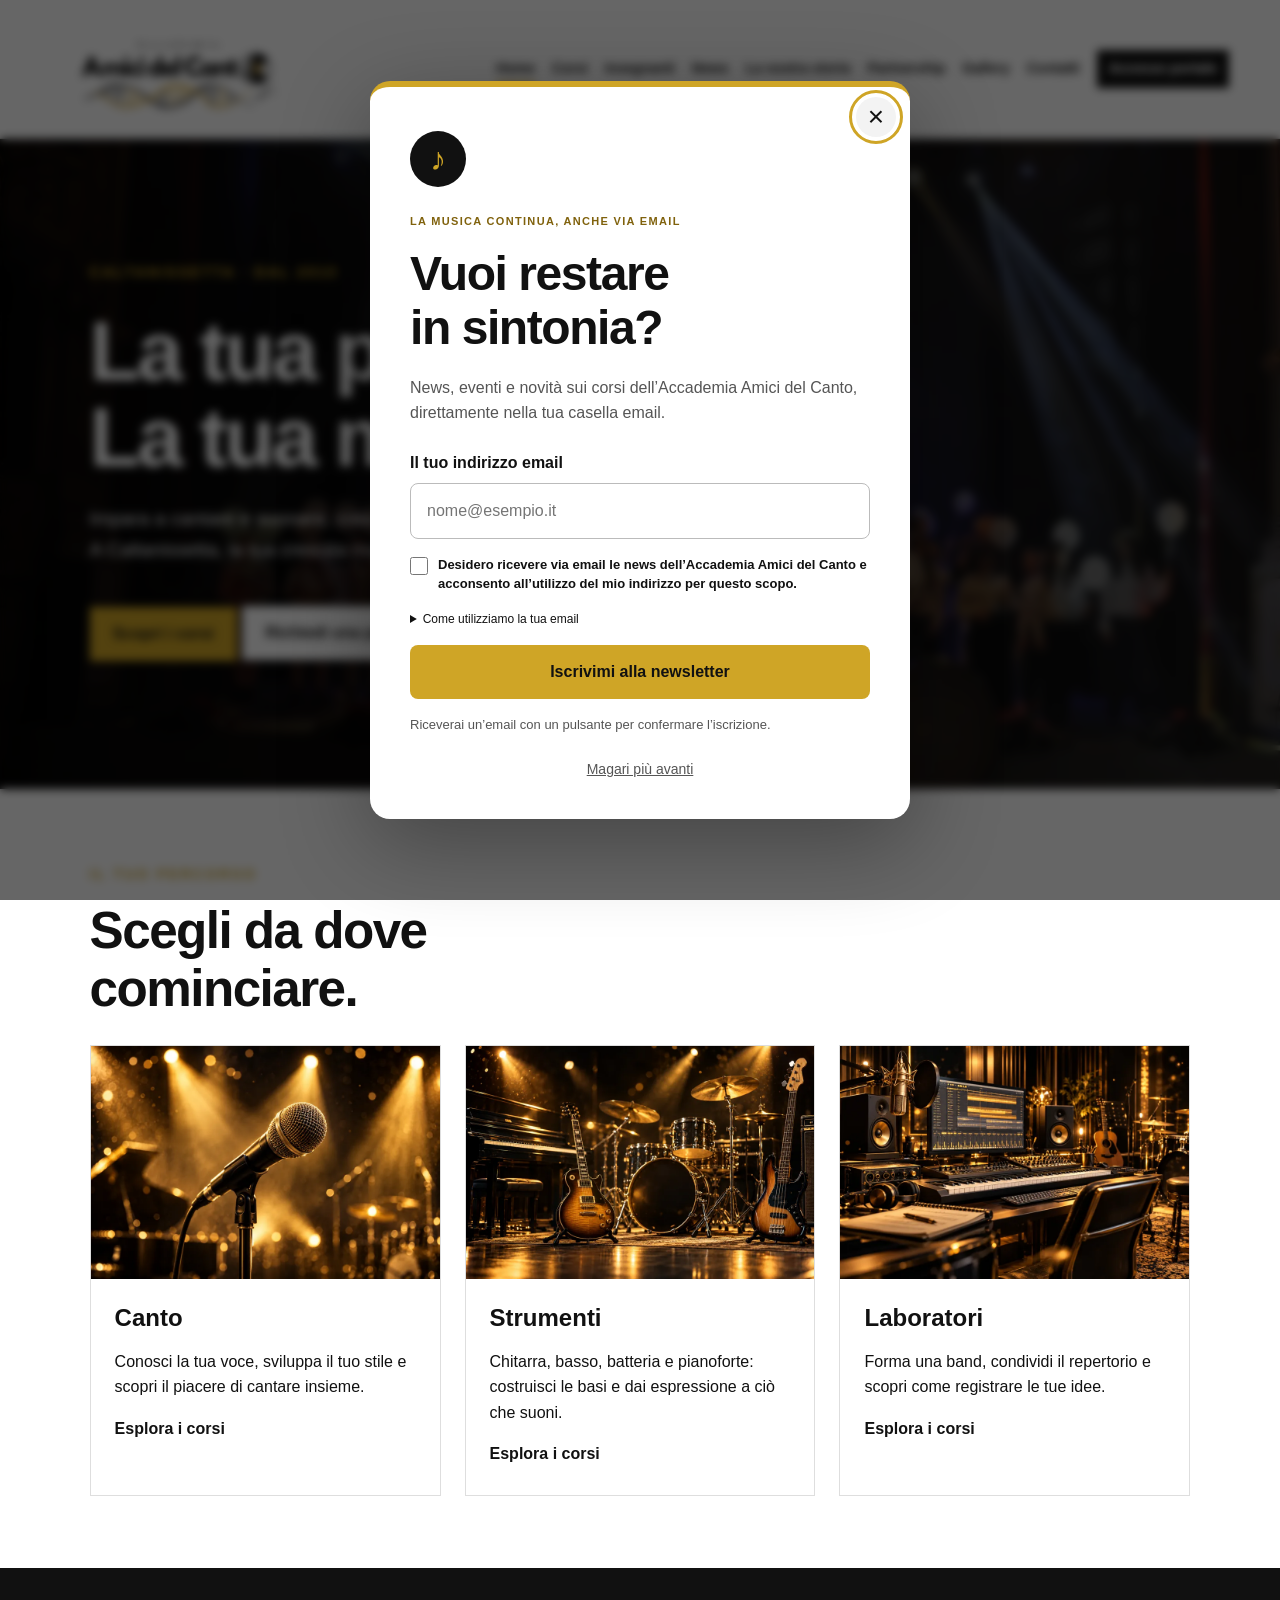
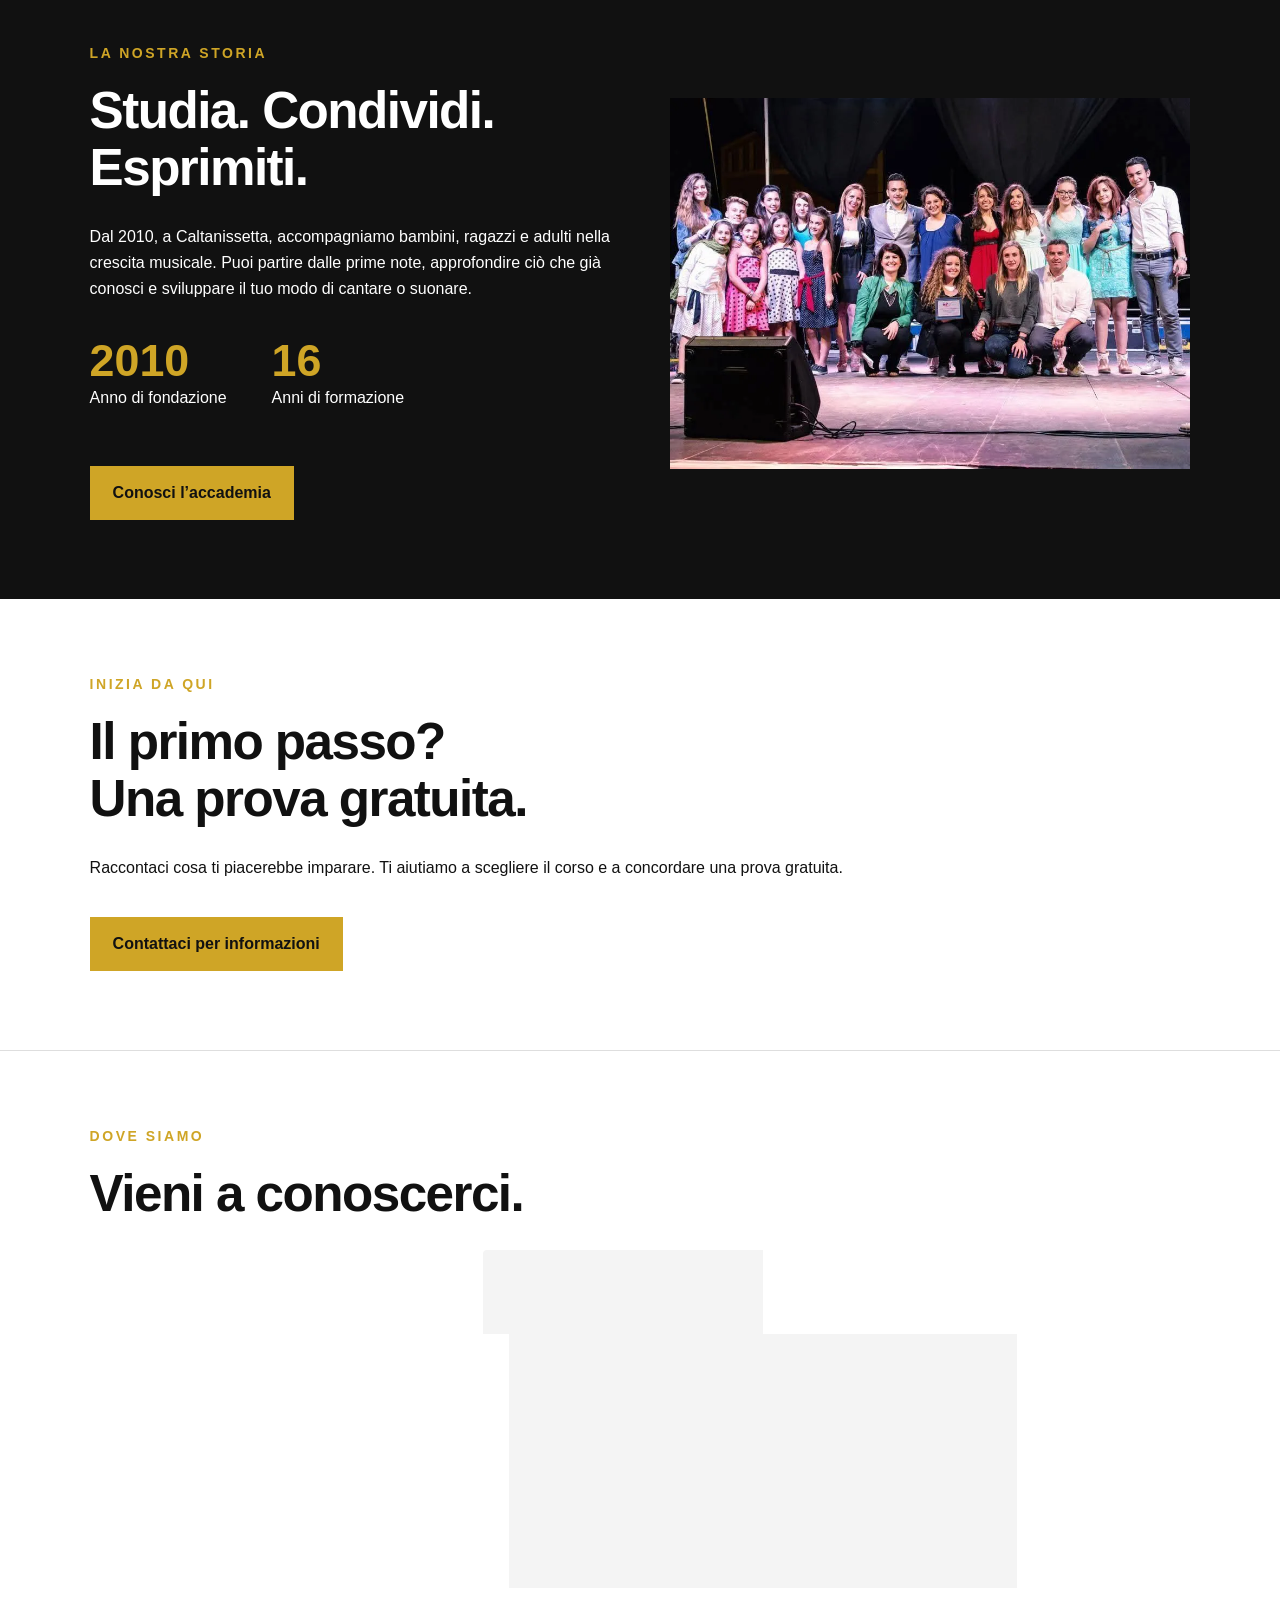
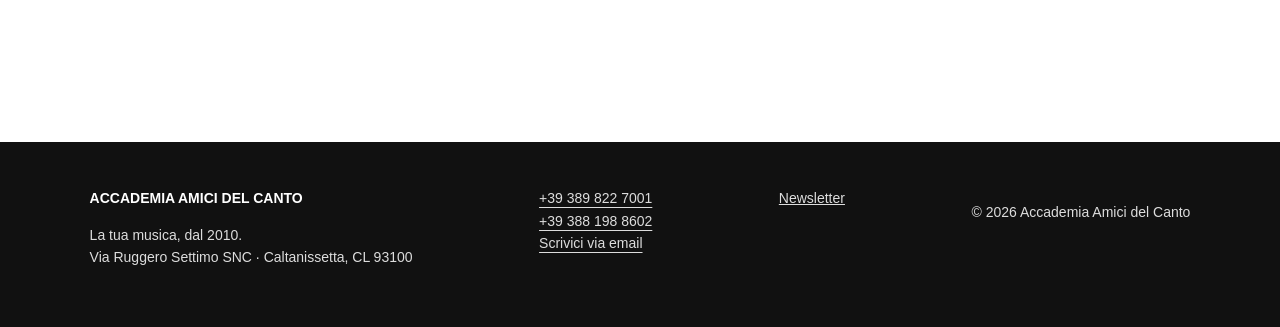
==== commit 3338e23d: "Fix newsletter submit cursor and distinguish enabled button styling" ====
--- a/index.html
+++ b/index.html
@@ -1 +1 @@
-<!doctype html><html lang="it"><head><meta charset="utf-8"><meta name="viewport" content="width=device-width,initial-scale=1"><meta name="description" content="Accademia Amici del Canto a Caltanissetta. Canto, strumenti e laboratori musicali dal 2010. Scopri i corsi e richiedi una prova gratuita."><title>Accademia Amici del Canto | Caltanissetta</title><link rel="stylesheet" href="style.css?v=public-news-1"><script src="assets.js" defer></script><script src="image-0.js" defer></script><script src="image-1.js" defer></script><script src="image-2.js" defer></script><script src="image-3.js" defer></script><script src="image-4.js" defer></script><script src="image-5.js" defer></script><script src="image-6.js" defer></script><script src="image-7.js" defer></script><script src="image-8.js" defer></script><script src="image-9.js" defer></script><script src="image-10.js" defer></script><script src="image-11.js" defer></script><script src="image-12.js" defer></script><script src="image-13.js" defer></script><script src="image-14.js" defer></script><script src="image-15.js" defer></script><script src="image-16.js" defer></script><script src="image-17.js" defer></script><script src="image-18.js" defer></script><script src="image-19.js" defer></script><script src="home-images.js" defer></script><script src="emme-logo.js" defer></script><script src="course-images-a.js" defer></script><script src="course-images-b.js" defer></script><script src="app.js?v=newsletter-1" defer></script></head><body><a class="skip" href="#content">Vai al contenuto</a><header><a class="brand" href="#home" aria-label="Accademia Amici del Canto, Home"><img data-image="logo accademia.png" alt="Accademia Amici del Canto"></a><button id="menu" aria-expanded="false" aria-controls="navigation">Menu</button><nav id="navigation" aria-label="Navigazione principale"></nav></header><main id="content"></main><footer><div><strong>ACCADEMIA AMICI DEL CANTO</strong><p>La tua musica, dal 2010.<br>Via Ruggero Settimo SNC · Caltanissetta, CL 93100</p></div><div><a href="tel:+393898227001">+39 389 822 7001</a><br><a href="tel:+393881988602">+39 388 198 8602</a><br><a href="mailto:accademiaamicidelcanto@gmail.com">Scrivici via email</a></div><button type="button" id="newsletter-open" class="newsletter-footer-link">Newsletter</button><p>© <span id="year"></span> Accademia Amici del Canto</p></footer><dialog id="lightbox"><button id="close" aria-label="Chiudi foto">Chiudi</button><img alt=""><button id="previous" aria-label="Foto precedente">Precedente</button><button id="next" aria-label="Foto successiva">Successiva</button></dialog><dialog id="newsletter-popup" class="newsletter-popup" aria-labelledby="newsletter-title" aria-describedby="newsletter-description newsletter-status"><button type="button" class="newsletter-close" aria-label="Chiudi newsletter" autofocus>×</button><div class="newsletter-mark" aria-hidden="true">♪</div><span class="eyebrow">La musica continua, anche via email</span><h2 id="newsletter-title">Vuoi restare<br>in sintonia?</h2><p id="newsletter-description">News, eventi e novità sui corsi dell’Accademia Amici del Canto, direttamente nella tua casella email.</p><form id="newsletter-form"><label for="newsletter-email">Il tuo indirizzo email</label><input id="newsletter-email" name="email" type="email" maxlength="254" required placeholder="nome@esempio.it" autocomplete="email" aria-describedby="newsletter-status"><div style="position:absolute;left:-9999px;" aria-hidden="true"><label for="newsletter-website">Lascia vuoto</label><input id="newsletter-website" name="website" tabindex="-1" autocomplete="off"></div><label style="display:flex;align-items:flex-start;gap:10px;font-size:13px;line-height:1.5;margin:16px 0;"><input type="checkbox" id="newsletter-consent" required style="width:18px;min-width:18px;height:18px;margin:2px 0;">Desidero ricevere via email le news dell’Accademia Amici del Canto e acconsento all’utilizzo del mio indirizzo per questo scopo.</label><details style="font-size:12px;line-height:1.6;margin-bottom:16px;"><summary>Come utilizziamo la tua email</summary><p>L’Accademia Amici del Canto, Via Ruggero Settimo SNC, Caltanissetta, utilizza l’indirizzo esclusivamente per confermare l’iscrizione e inviare la newsletter, tramite Brevo. L’iscrizione è facoltativa e avviene solo dopo la conferma via email. Conserviamo l’indirizzo per la durata dell’iscrizione; puoi revocare il consenso dal link nelle newsletter. Per richieste sui tuoi dati scrivi a accademiaamicidelcanto@gmail.com.</p></details><button type="submit" class="button newsletter-submit">Iscrivimi alla newsletter</button><p id="newsletter-status" class="newsletter-status" role="status" aria-live="polite">Riceverai un’email con un pulsante per confermare l’iscrizione.</p></form><button type="button" class="newsletter-later">Magari più avanti</button></dialog></body></html>
+<!doctype html><html lang="it"><head><meta charset="utf-8"><meta name="viewport" content="width=device-width,initial-scale=1"><meta name="description" content="Accademia Amici del Canto a Caltanissetta. Canto, strumenti e laboratori musicali dal 2010. Scopri i corsi e richiedi una prova gratuita."><title>Accademia Amici del Canto | Caltanissetta</title><link rel="stylesheet" href="style.css?v=newsletter-cursor-2"><script src="assets.js" defer></script><script src="image-0.js" defer></script><script src="image-1.js" defer></script><script src="image-2.js" defer></script><script src="image-3.js" defer></script><script src="image-4.js" defer></script><script src="image-5.js" defer></script><script src="image-6.js" defer></script><script src="image-7.js" defer></script><script src="image-8.js" defer></script><script src="image-9.js" defer></script><script src="image-10.js" defer></script><script src="image-11.js" defer></script><script src="image-12.js" defer></script><script src="image-13.js" defer></script><script src="image-14.js" defer></script><script src="image-15.js" defer></script><script src="image-16.js" defer></script><script src="image-17.js" defer></script><script src="image-18.js" defer></script><script src="image-19.js" defer></script><script src="home-images.js" defer></script><script src="emme-logo.js" defer></script><script src="course-images-a.js" defer></script><script src="course-images-b.js" defer></script><script src="app.js?v=newsletter-1" defer></script></head><body><a class="skip" href="#content">Vai al contenuto</a><header><a class="brand" href="#home" aria-label="Accademia Amici del Canto, Home"><img data-image="logo accademia.png" alt="Accademia Amici del Canto"></a><button id="menu" aria-expanded="false" aria-controls="navigation">Menu</button><nav id="navigation" aria-label="Navigazione principale"></nav></header><main id="content"></main><footer><div><strong>ACCADEMIA AMICI DEL CANTO</strong><p>La tua musica, dal 2010.<br>Via Ruggero Settimo SNC · Caltanissetta, CL 93100</p></div><div><a href="tel:+393898227001">+39 389 822 7001</a><br><a href="tel:+393881988602">+39 388 198 8602</a><br><a href="mailto:accademiaamicidelcanto@gmail.com">Scrivici via email</a></div><button type="button" id="newsletter-open" class="newsletter-footer-link">Newsletter</button><p>© <span id="year"></span> Accademia Amici del Canto</p></footer><dialog id="lightbox"><button id="close" aria-label="Chiudi foto">Chiudi</button><img alt=""><button id="previous" aria-label="Foto precedente">Precedente</button><button id="next" aria-label="Foto successiva">Successiva</button></dialog><dialog id="newsletter-popup" class="newsletter-popup" aria-labelledby="newsletter-title" aria-describedby="newsletter-description newsletter-status"><button type="button" class="newsletter-close" aria-label="Chiudi newsletter" autofocus>×</button><div class="newsletter-mark" aria-hidden="true">♪</div><span class="eyebrow">La musica continua, anche via email</span><h2 id="newsletter-title">Vuoi restare<br>in sintonia?</h2><p id="newsletter-description">News, eventi e novità sui corsi dell’Accademia Amici del Canto, direttamente nella tua casella email.</p><form id="newsletter-form"><label for="newsletter-email">Il tuo indirizzo email</label><input id="newsletter-email" name="email" type="email" maxlength="254" required placeholder="nome@esempio.it" autocomplete="email" aria-describedby="newsletter-status"><div style="position:absolute;left:-9999px;" aria-hidden="true"><label for="newsletter-website">Lascia vuoto</label><input id="newsletter-website" name="website" tabindex="-1" autocomplete="off"></div><label style="display:flex;align-items:flex-start;gap:10px;font-size:13px;line-height:1.5;margin:16px 0;"><input type="checkbox" id="newsletter-consent" required style="width:18px;min-width:18px;height:18px;margin:2px 0;">Desidero ricevere via email le news dell’Accademia Amici del Canto e acconsento all’utilizzo del mio indirizzo per questo scopo.</label><details style="font-size:12px;line-height:1.6;margin-bottom:16px;"><summary>Come utilizziamo la tua email</summary><p>L’Accademia Amici del Canto, Via Ruggero Settimo SNC, Caltanissetta, utilizza l’indirizzo esclusivamente per confermare l’iscrizione e inviare la newsletter, tramite Brevo. L’iscrizione è facoltativa e avviene solo dopo la conferma via email. Conserviamo l’indirizzo per la durata dell’iscrizione; puoi revocare il consenso dal link nelle newsletter. Per richieste sui tuoi dati scrivi a accademiaamicidelcanto@gmail.com.</p></details><button type="submit" class="button newsletter-submit">Iscrivimi alla newsletter</button><p id="newsletter-status" class="newsletter-status" role="status" aria-live="polite">Riceverai un’email con un pulsante per confermare l’iscrizione.</p></form><button type="button" class="newsletter-later">Magari più avanti</button></dialog></body></html>
--- a/style.css
+++ b/style.css
@@ -109,7 +109,7 @@
 .newsletter-popup p{color:#555}
 .newsletter-popup label{display:block;font-weight:700;margin:24px 0 8px}
 .newsletter-popup input{display:block;width:100%;min-width:0;font:inherit;padding:14px 16px;border:1px solid #bbb;border-radius:8px;background:#fff;color:#111}
-.newsletter-popup .newsletter-submit{display:block;width:100%;margin:12px 0 0;background:var(--gold);border-radius:8px;padding:14px 10px;color:#111;cursor:not-allowed;opacity:.7}
+.newsletter-popup .newsletter-submit{display:block;width:100%;margin:12px 0 0;background:var(--gold);border-radius:8px;padding:14px 10px;color:#111;cursor:pointer;opacity:1}
 .newsletter-popup .newsletter-status{font-size:13px;line-height:1.5;margin:16px 0}
 .newsletter-popup .newsletter-later{display:block;margin:12px auto 0;padding:8px;background:transparent;text-decoration:underline;color:#555;font-size:14px}
 .newsletter-footer-link{background:transparent;border:0;padding:0;color:#ddd;text-decoration:underline;align-self:flex-start}
@@ -136,3 +136,5 @@
 @media(max-width:1000px){.public-news-grid{grid-template-columns:repeat(2,minmax(0,1fr))}}
 @media(max-width:650px){.public-news-grid{grid-template-columns:1fr}.public-news-card>div{padding:22px}}
 @media(prefers-reduced-motion:reduce){.public-news-card{transition:none}.public-news-card:hover{transform:none}}
+
+.newsletter-popup .newsletter-submit:disabled{cursor:default;opacity:.7}
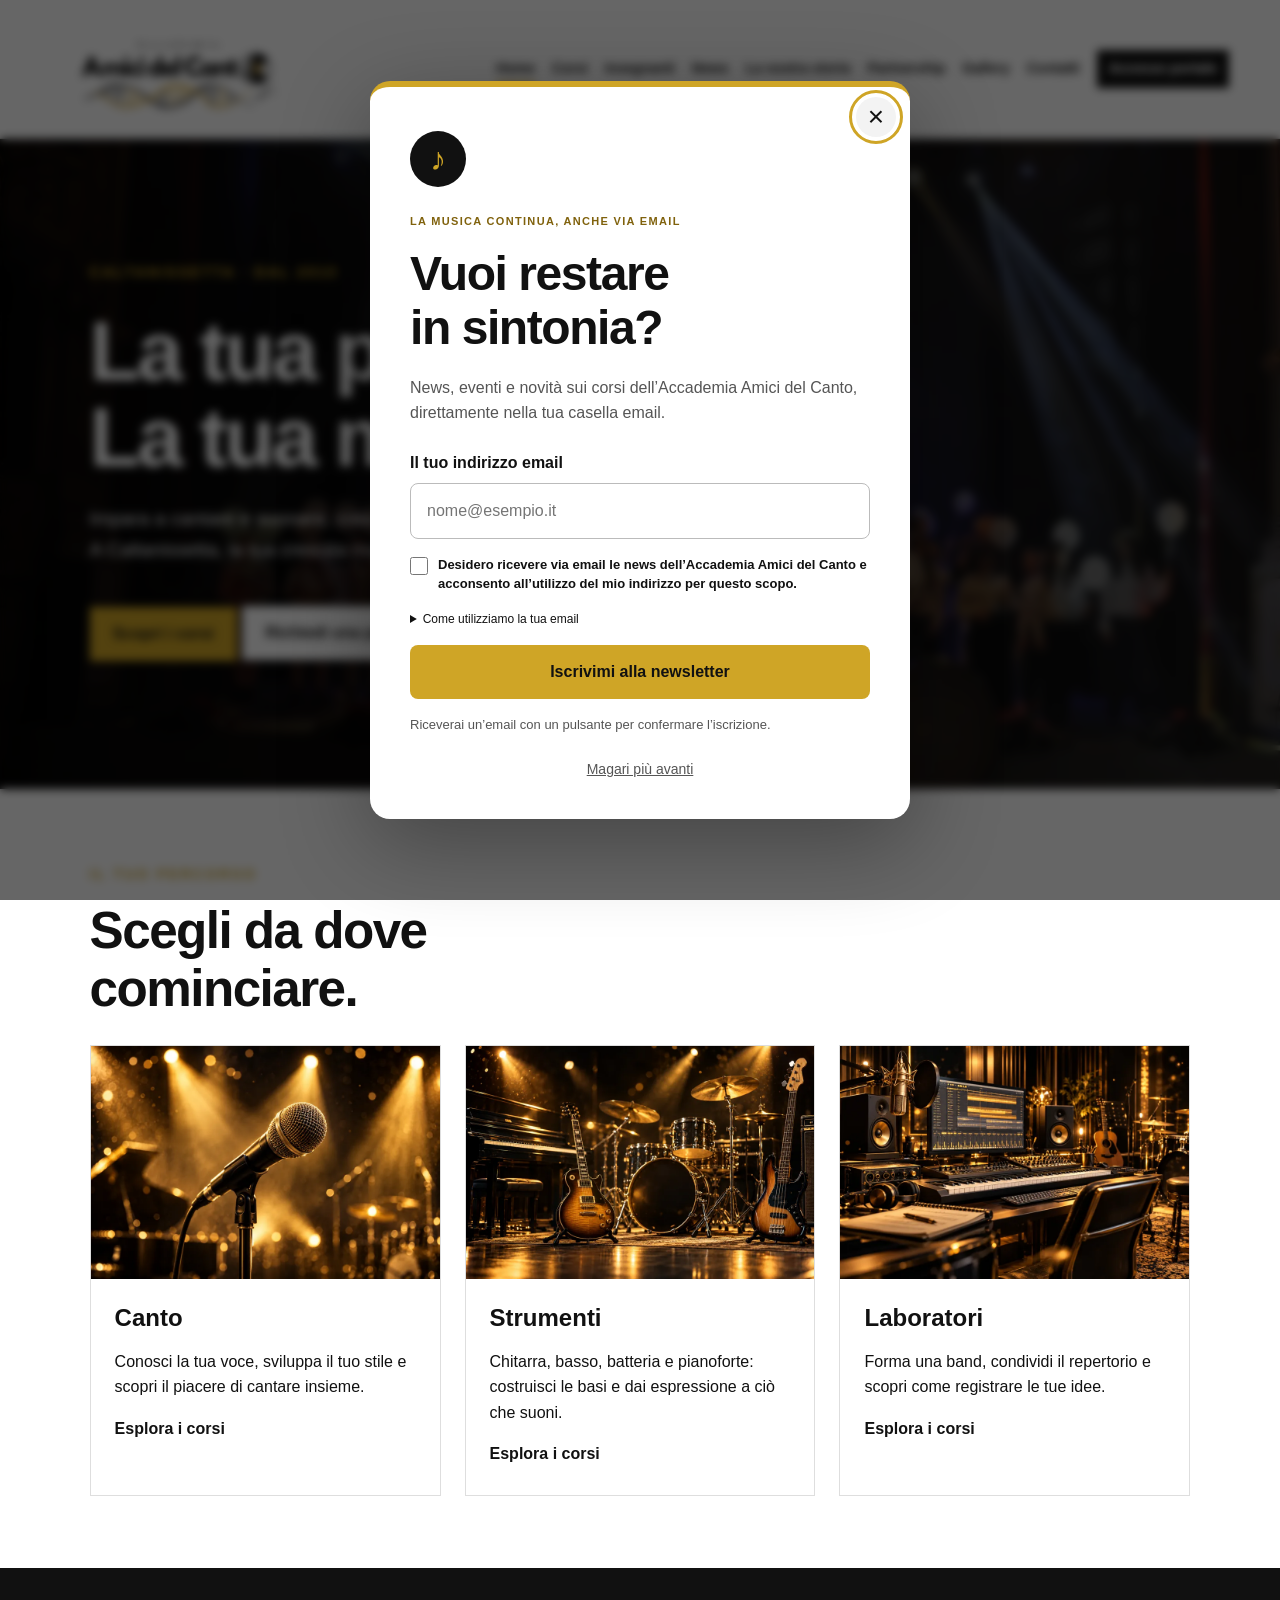
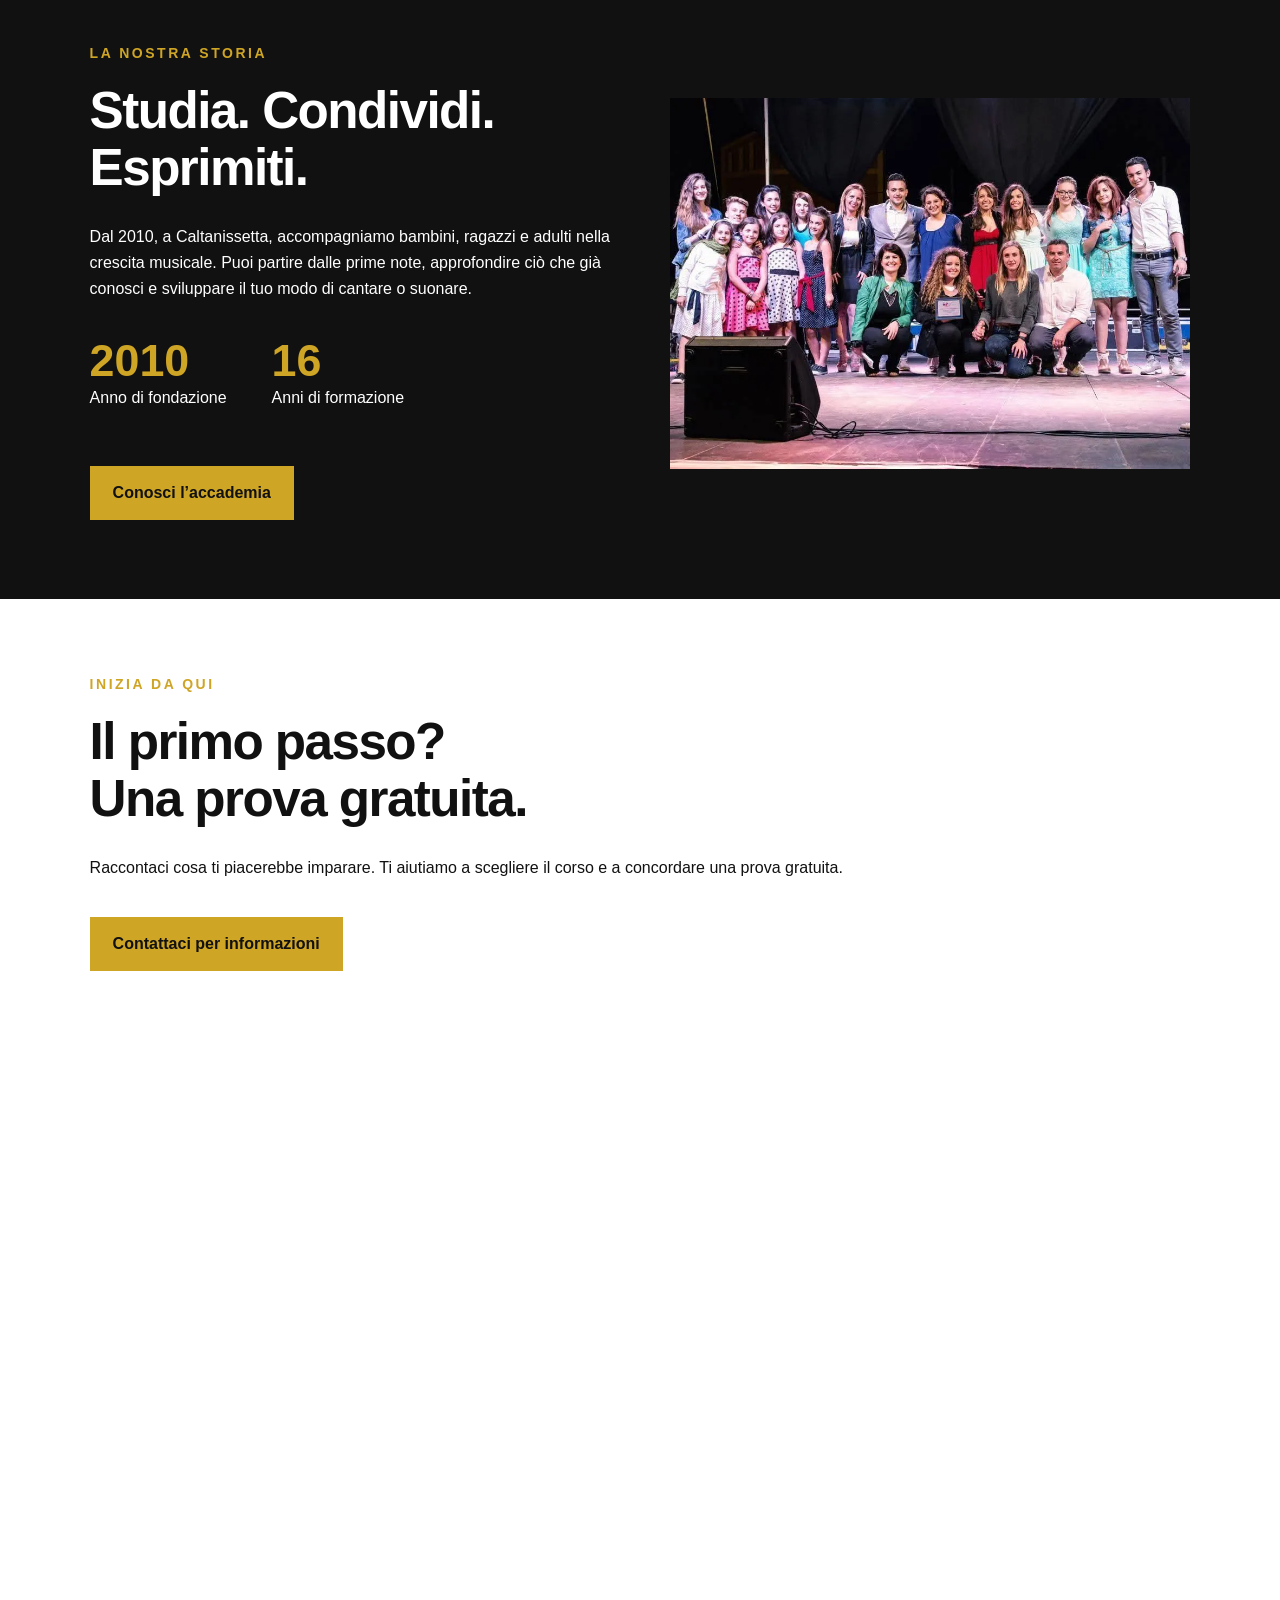
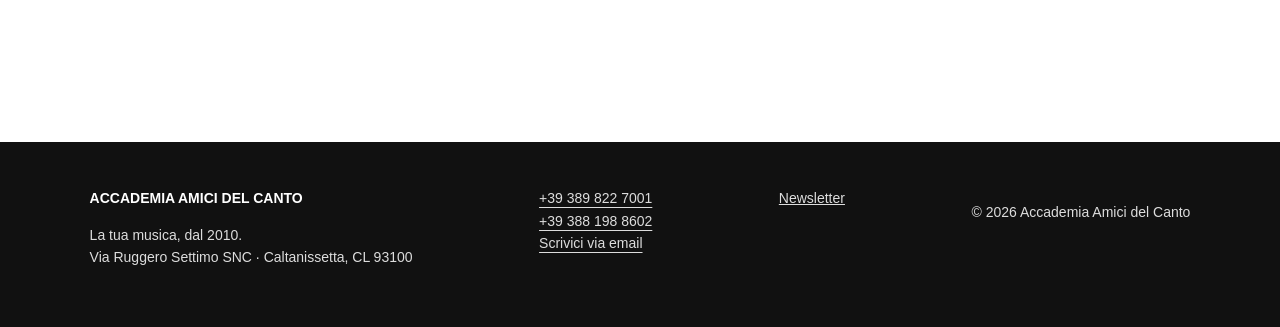
==== commit 51abe73a: "Link partnership buttons to Emme Studio and Groove in Art websites" ====
--- a/index.html
+++ b/index.html
@@ -1 +1 @@
-<!doctype html><html lang="it"><head><meta charset="utf-8"><meta name="viewport" content="width=device-width,initial-scale=1"><meta name="description" content="Accademia Amici del Canto a Caltanissetta. Canto, strumenti e laboratori musicali dal 2010. Scopri i corsi e richiedi una prova gratuita."><title>Accademia Amici del Canto | Caltanissetta</title><link rel="stylesheet" href="style.css?v=newsletter-cursor-2"><script src="assets.js" defer></script><script src="image-0.js" defer></script><script src="image-1.js" defer></script><script src="image-2.js" defer></script><script src="image-3.js" defer></script><script src="image-4.js" defer></script><script src="image-5.js" defer></script><script src="image-6.js" defer></script><script src="image-7.js" defer></script><script src="image-8.js" defer></script><script src="image-9.js" defer></script><script src="image-10.js" defer></script><script src="image-11.js" defer></script><script src="image-12.js" defer></script><script src="image-13.js" defer></script><script src="image-14.js" defer></script><script src="image-15.js" defer></script><script src="image-16.js" defer></script><script src="image-17.js" defer></script><script src="image-18.js" defer></script><script src="image-19.js" defer></script><script src="home-images.js" defer></script><script src="emme-logo.js" defer></script><script src="course-images-a.js" defer></script><script src="course-images-b.js" defer></script><script src="app.js?v=newsletter-1" defer></script></head><body><a class="skip" href="#content">Vai al contenuto</a><header><a class="brand" href="#home" aria-label="Accademia Amici del Canto, Home"><img data-image="logo accademia.png" alt="Accademia Amici del Canto"></a><button id="menu" aria-expanded="false" aria-controls="navigation">Menu</button><nav id="navigation" aria-label="Navigazione principale"></nav></header><main id="content"></main><footer><div><strong>ACCADEMIA AMICI DEL CANTO</strong><p>La tua musica, dal 2010.<br>Via Ruggero Settimo SNC · Caltanissetta, CL 93100</p></div><div><a href="tel:+393898227001">+39 389 822 7001</a><br><a href="tel:+393881988602">+39 388 198 8602</a><br><a href="mailto:accademiaamicidelcanto@gmail.com">Scrivici via email</a></div><button type="button" id="newsletter-open" class="newsletter-footer-link">Newsletter</button><p>© <span id="year"></span> Accademia Amici del Canto</p></footer><dialog id="lightbox"><button id="close" aria-label="Chiudi foto">Chiudi</button><img alt=""><button id="previous" aria-label="Foto precedente">Precedente</button><button id="next" aria-label="Foto successiva">Successiva</button></dialog><dialog id="newsletter-popup" class="newsletter-popup" aria-labelledby="newsletter-title" aria-describedby="newsletter-description newsletter-status"><button type="button" class="newsletter-close" aria-label="Chiudi newsletter" autofocus>×</button><div class="newsletter-mark" aria-hidden="true">♪</div><span class="eyebrow">La musica continua, anche via email</span><h2 id="newsletter-title">Vuoi restare<br>in sintonia?</h2><p id="newsletter-description">News, eventi e novità sui corsi dell’Accademia Amici del Canto, direttamente nella tua casella email.</p><form id="newsletter-form"><label for="newsletter-email">Il tuo indirizzo email</label><input id="newsletter-email" name="email" type="email" maxlength="254" required placeholder="nome@esempio.it" autocomplete="email" aria-describedby="newsletter-status"><div style="position:absolute;left:-9999px;" aria-hidden="true"><label for="newsletter-website">Lascia vuoto</label><input id="newsletter-website" name="website" tabindex="-1" autocomplete="off"></div><label style="display:flex;align-items:flex-start;gap:10px;font-size:13px;line-height:1.5;margin:16px 0;"><input type="checkbox" id="newsletter-consent" required style="width:18px;min-width:18px;height:18px;margin:2px 0;">Desidero ricevere via email le news dell’Accademia Amici del Canto e acconsento all’utilizzo del mio indirizzo per questo scopo.</label><details style="font-size:12px;line-height:1.6;margin-bottom:16px;"><summary>Come utilizziamo la tua email</summary><p>L’Accademia Amici del Canto, Via Ruggero Settimo SNC, Caltanissetta, utilizza l’indirizzo esclusivamente per confermare l’iscrizione e inviare la newsletter, tramite Brevo. L’iscrizione è facoltativa e avviene solo dopo la conferma via email. Conserviamo l’indirizzo per la durata dell’iscrizione; puoi revocare il consenso dal link nelle newsletter. Per richieste sui tuoi dati scrivi a accademiaamicidelcanto@gmail.com.</p></details><button type="submit" class="button newsletter-submit">Iscrivimi alla newsletter</button><p id="newsletter-status" class="newsletter-status" role="status" aria-live="polite">Riceverai un’email con un pulsante per confermare l’iscrizione.</p></form><button type="button" class="newsletter-later">Magari più avanti</button></dialog></body></html>
+<!doctype html><html lang="it"><head><meta charset="utf-8"><meta name="viewport" content="width=device-width,initial-scale=1"><meta name="description" content="Accademia Amici del Canto a Caltanissetta. Canto, strumenti e laboratori musicali dal 2010. Scopri i corsi e richiedi una prova gratuita."><title>Accademia Amici del Canto | Caltanissetta</title><link rel="stylesheet" href="style.css?v=newsletter-cursor-2"><script src="assets.js" defer></script><script src="image-0.js" defer></script><script src="image-1.js" defer></script><script src="image-2.js" defer></script><script src="image-3.js" defer></script><script src="image-4.js" defer></script><script src="image-5.js" defer></script><script src="image-6.js" defer></script><script src="image-7.js" defer></script><script src="image-8.js" defer></script><script src="image-9.js" defer></script><script src="image-10.js" defer></script><script src="image-11.js" defer></script><script src="image-12.js" defer></script><script src="image-13.js" defer></script><script src="image-14.js" defer></script><script src="image-15.js" defer></script><script src="image-16.js" defer></script><script src="image-17.js" defer></script><script src="image-18.js" defer></script><script src="image-19.js" defer></script><script src="home-images.js" defer></script><script src="emme-logo.js" defer></script><script src="course-images-a.js" defer></script><script src="course-images-b.js" defer></script><script src="app.js?v=partner-links-1" defer></script></head><body><a class="skip" href="#content">Vai al contenuto</a><header><a class="brand" href="#home" aria-label="Accademia Amici del Canto, Home"><img data-image="logo accademia.png" alt="Accademia Amici del Canto"></a><button id="menu" aria-expanded="false" aria-controls="navigation">Menu</button><nav id="navigation" aria-label="Navigazione principale"></nav></header><main id="content"></main><footer><div><strong>ACCADEMIA AMICI DEL CANTO</strong><p>La tua musica, dal 2010.<br>Via Ruggero Settimo SNC · Caltanissetta, CL 93100</p></div><div><a href="tel:+393898227001">+39 389 822 7001</a><br><a href="tel:+393881988602">+39 388 198 8602</a><br><a href="mailto:accademiaamicidelcanto@gmail.com">Scrivici via email</a></div><button type="button" id="newsletter-open" class="newsletter-footer-link">Newsletter</button><p>© <span id="year"></span> Accademia Amici del Canto</p></footer><dialog id="lightbox"><button id="close" aria-label="Chiudi foto">Chiudi</button><img alt=""><button id="previous" aria-label="Foto precedente">Precedente</button><button id="next" aria-label="Foto successiva">Successiva</button></dialog><dialog id="newsletter-popup" class="newsletter-popup" aria-labelledby="newsletter-title" aria-describedby="newsletter-description newsletter-status"><button type="button" class="newsletter-close" aria-label="Chiudi newsletter" autofocus>×</button><div class="newsletter-mark" aria-hidden="true">♪</div><span class="eyebrow">La musica continua, anche via email</span><h2 id="newsletter-title">Vuoi restare<br>in sintonia?</h2><p id="newsletter-description">News, eventi e novità sui corsi dell’Accademia Amici del Canto, direttamente nella tua casella email.</p><form id="newsletter-form"><label for="newsletter-email">Il tuo indirizzo email</label><input id="newsletter-email" name="email" type="email" maxlength="254" required placeholder="nome@esempio.it" autocomplete="email" aria-describedby="newsletter-status"><div style="position:absolute;left:-9999px;" aria-hidden="true"><label for="newsletter-website">Lascia vuoto</label><input id="newsletter-website" name="website" tabindex="-1" autocomplete="off"></div><label style="display:flex;align-items:flex-start;gap:10px;font-size:13px;line-height:1.5;margin:16px 0;"><input type="checkbox" id="newsletter-consent" required style="width:18px;min-width:18px;height:18px;margin:2px 0;">Desidero ricevere via email le news dell’Accademia Amici del Canto e acconsento all’utilizzo del mio indirizzo per questo scopo.</label><details style="font-size:12px;line-height:1.6;margin-bottom:16px;"><summary>Come utilizziamo la tua email</summary><p>L’Accademia Amici del Canto, Via Ruggero Settimo SNC, Caltanissetta, utilizza l’indirizzo esclusivamente per confermare l’iscrizione e inviare la newsletter, tramite Brevo. L’iscrizione è facoltativa e avviene solo dopo la conferma via email. Conserviamo l’indirizzo per la durata dell’iscrizione; puoi revocare il consenso dal link nelle newsletter. Per richieste sui tuoi dati scrivi a accademiaamicidelcanto@gmail.com.</p></details><button type="submit" class="button newsletter-submit">Iscrivimi alla newsletter</button><p id="newsletter-status" class="newsletter-status" role="status" aria-live="polite">Riceverai un’email con un pulsante per confermare l’iscrizione.</p></form><button type="button" class="newsletter-later">Magari più avanti</button></dialog></body></html>
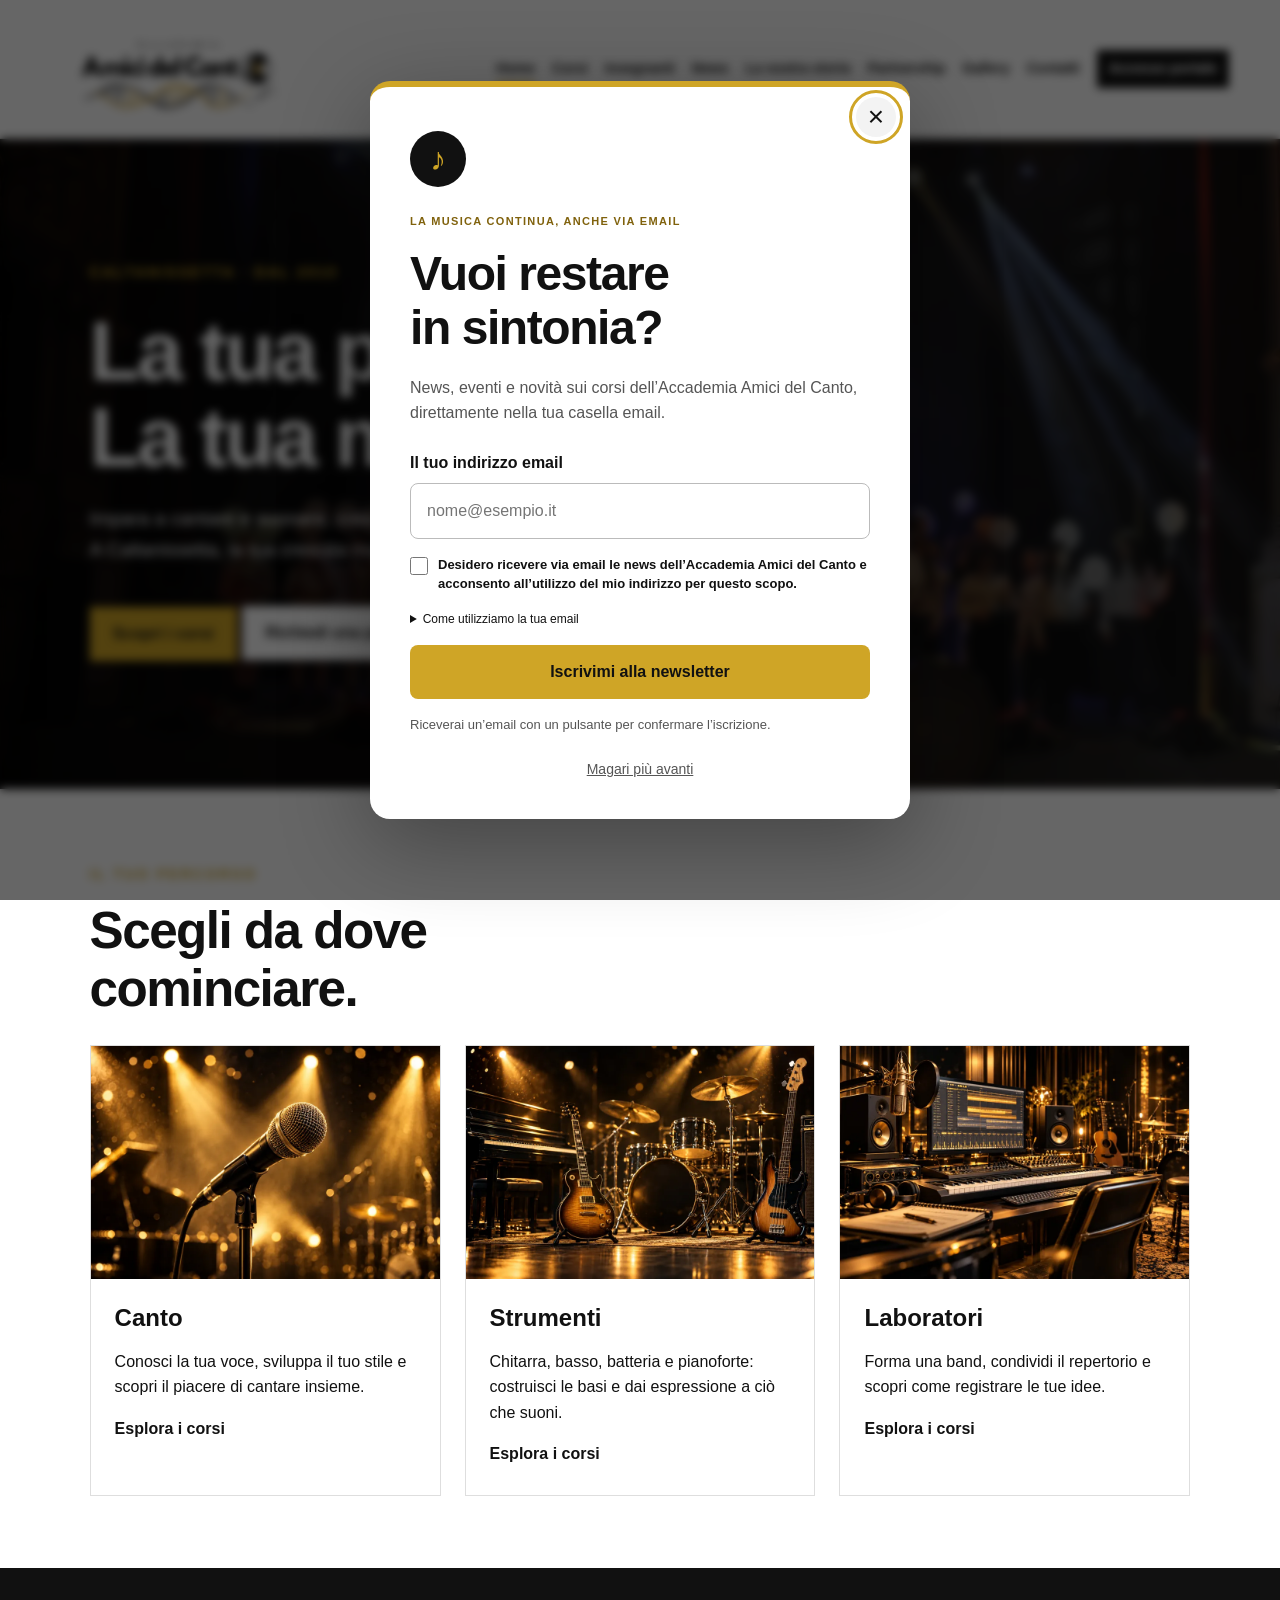
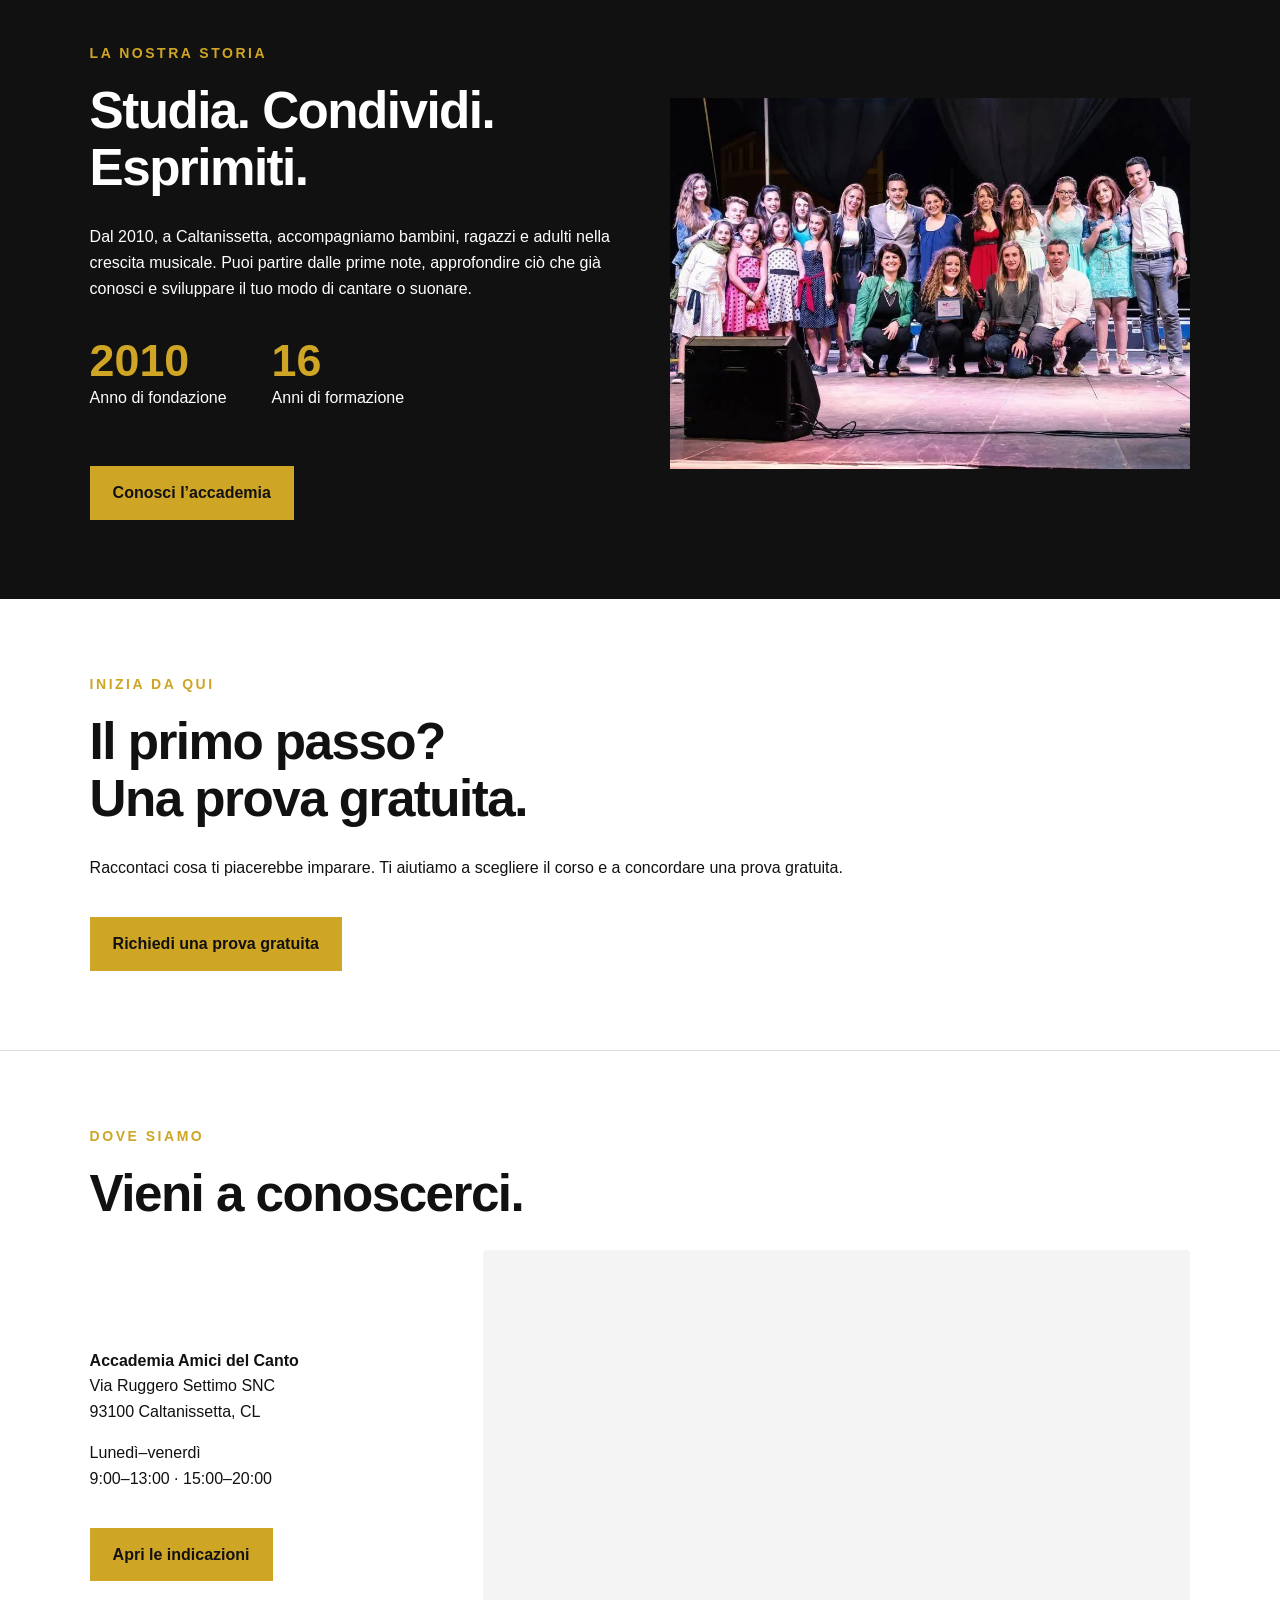
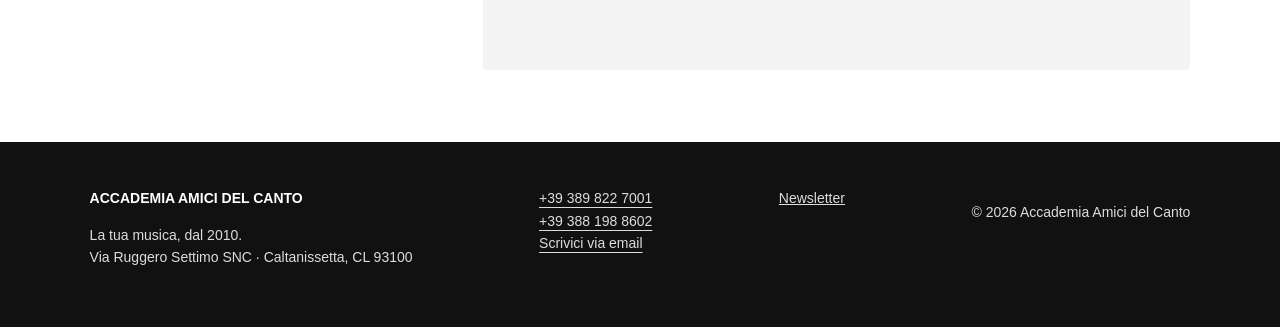
==== commit 1e0a396a: "Connect free trial requests to published Google Form" ====
--- a/index.html
+++ b/index.html
@@ -1 +1 @@
-<!doctype html><html lang="it"><head><meta charset="utf-8"><meta name="viewport" content="width=device-width,initial-scale=1"><meta name="description" content="Accademia Amici del Canto a Caltanissetta. Canto, strumenti e laboratori musicali dal 2010. Scopri i corsi e richiedi una prova gratuita."><title>Accademia Amici del Canto | Caltanissetta</title><link rel="stylesheet" href="style.css?v=newsletter-cursor-2"><script src="assets.js" defer></script><script src="image-0.js" defer></script><script src="image-1.js" defer></script><script src="image-2.js" defer></script><script src="image-3.js" defer></script><script src="image-4.js" defer></script><script src="image-5.js" defer></script><script src="image-6.js" defer></script><script src="image-7.js" defer></script><script src="image-8.js" defer></script><script src="image-9.js" defer></script><script src="image-10.js" defer></script><script src="image-11.js" defer></script><script src="image-12.js" defer></script><script src="image-13.js" defer></script><script src="image-14.js" defer></script><script src="image-15.js" defer></script><script src="image-16.js" defer></script><script src="image-17.js" defer></script><script src="image-18.js" defer></script><script src="image-19.js" defer></script><script src="home-images.js" defer></script><script src="emme-logo.js" defer></script><script src="course-images-a.js" defer></script><script src="course-images-b.js" defer></script><script src="app.js?v=partner-links-1" defer></script></head><body><a class="skip" href="#content">Vai al contenuto</a><header><a class="brand" href="#home" aria-label="Accademia Amici del Canto, Home"><img data-image="logo accademia.png" alt="Accademia Amici del Canto"></a><button id="menu" aria-expanded="false" aria-controls="navigation">Menu</button><nav id="navigation" aria-label="Navigazione principale"></nav></header><main id="content"></main><footer><div><strong>ACCADEMIA AMICI DEL CANTO</strong><p>La tua musica, dal 2010.<br>Via Ruggero Settimo SNC · Caltanissetta, CL 93100</p></div><div><a href="tel:+393898227001">+39 389 822 7001</a><br><a href="tel:+393881988602">+39 388 198 8602</a><br><a href="mailto:accademiaamicidelcanto@gmail.com">Scrivici via email</a></div><button type="button" id="newsletter-open" class="newsletter-footer-link">Newsletter</button><p>© <span id="year"></span> Accademia Amici del Canto</p></footer><dialog id="lightbox"><button id="close" aria-label="Chiudi foto">Chiudi</button><img alt=""><button id="previous" aria-label="Foto precedente">Precedente</button><button id="next" aria-label="Foto successiva">Successiva</button></dialog><dialog id="newsletter-popup" class="newsletter-popup" aria-labelledby="newsletter-title" aria-describedby="newsletter-description newsletter-status"><button type="button" class="newsletter-close" aria-label="Chiudi newsletter" autofocus>×</button><div class="newsletter-mark" aria-hidden="true">♪</div><span class="eyebrow">La musica continua, anche via email</span><h2 id="newsletter-title">Vuoi restare<br>in sintonia?</h2><p id="newsletter-description">News, eventi e novità sui corsi dell’Accademia Amici del Canto, direttamente nella tua casella email.</p><form id="newsletter-form"><label for="newsletter-email">Il tuo indirizzo email</label><input id="newsletter-email" name="email" type="email" maxlength="254" required placeholder="nome@esempio.it" autocomplete="email" aria-describedby="newsletter-status"><div style="position:absolute;left:-9999px;" aria-hidden="true"><label for="newsletter-website">Lascia vuoto</label><input id="newsletter-website" name="website" tabindex="-1" autocomplete="off"></div><label style="display:flex;align-items:flex-start;gap:10px;font-size:13px;line-height:1.5;margin:16px 0;"><input type="checkbox" id="newsletter-consent" required style="width:18px;min-width:18px;height:18px;margin:2px 0;">Desidero ricevere via email le news dell’Accademia Amici del Canto e acconsento all’utilizzo del mio indirizzo per questo scopo.</label><details style="font-size:12px;line-height:1.6;margin-bottom:16px;"><summary>Come utilizziamo la tua email</summary><p>L’Accademia Amici del Canto, Via Ruggero Settimo SNC, Caltanissetta, utilizza l’indirizzo esclusivamente per confermare l’iscrizione e inviare la newsletter, tramite Brevo. L’iscrizione è facoltativa e avviene solo dopo la conferma via email. Conserviamo l’indirizzo per la durata dell’iscrizione; puoi revocare il consenso dal link nelle newsletter. Per richieste sui tuoi dati scrivi a accademiaamicidelcanto@gmail.com.</p></details><button type="submit" class="button newsletter-submit">Iscrivimi alla newsletter</button><p id="newsletter-status" class="newsletter-status" role="status" aria-live="polite">Riceverai un’email con un pulsante per confermare l’iscrizione.</p></form><button type="button" class="newsletter-later">Magari più avanti</button></dialog></body></html>
+<!doctype html><html lang="it"><head><meta charset="utf-8"><meta name="viewport" content="width=device-width,initial-scale=1"><meta name="description" content="Accademia Amici del Canto a Caltanissetta. Canto, strumenti e laboratori musicali dal 2010. Scopri i corsi e richiedi una prova gratuita."><title>Accademia Amici del Canto | Caltanissetta</title><link rel="stylesheet" href="style.css?v=newsletter-cursor-2"><script src="assets.js" defer></script><script src="image-0.js" defer></script><script src="image-1.js" defer></script><script src="image-2.js" defer></script><script src="image-3.js" defer></script><script src="image-4.js" defer></script><script src="image-5.js" defer></script><script src="image-6.js" defer></script><script src="image-7.js" defer></script><script src="image-8.js" defer></script><script src="image-9.js" defer></script><script src="image-10.js" defer></script><script src="image-11.js" defer></script><script src="image-12.js" defer></script><script src="image-13.js" defer></script><script src="image-14.js" defer></script><script src="image-15.js" defer></script><script src="image-16.js" defer></script><script src="image-17.js" defer></script><script src="image-18.js" defer></script><script src="image-19.js" defer></script><script src="home-images.js" defer></script><script src="emme-logo.js" defer></script><script src="course-images-a.js" defer></script><script src="course-images-b.js" defer></script><script src="app.js?v=trial-form-1" defer></script></head><body><a class="skip" href="#content">Vai al contenuto</a><header><a class="brand" href="#home" aria-label="Accademia Amici del Canto, Home"><img data-image="logo accademia.png" alt="Accademia Amici del Canto"></a><button id="menu" aria-expanded="false" aria-controls="navigation">Menu</button><nav id="navigation" aria-label="Navigazione principale"></nav></header><main id="content"></main><footer><div><strong>ACCADEMIA AMICI DEL CANTO</strong><p>La tua musica, dal 2010.<br>Via Ruggero Settimo SNC · Caltanissetta, CL 93100</p></div><div><a href="tel:+393898227001">+39 389 822 7001</a><br><a href="tel:+393881988602">+39 388 198 8602</a><br><a href="mailto:accademiaamicidelcanto@gmail.com">Scrivici via email</a></div><button type="button" id="newsletter-open" class="newsletter-footer-link">Newsletter</button><p>© <span id="year"></span> Accademia Amici del Canto</p></footer><dialog id="lightbox"><button id="close" aria-label="Chiudi foto">Chiudi</button><img alt=""><button id="previous" aria-label="Foto precedente">Precedente</button><button id="next" aria-label="Foto successiva">Successiva</button></dialog><dialog id="newsletter-popup" class="newsletter-popup" aria-labelledby="newsletter-title" aria-describedby="newsletter-description newsletter-status"><button type="button" class="newsletter-close" aria-label="Chiudi newsletter" autofocus>×</button><div class="newsletter-mark" aria-hidden="true">♪</div><span class="eyebrow">La musica continua, anche via email</span><h2 id="newsletter-title">Vuoi restare<br>in sintonia?</h2><p id="newsletter-description">News, eventi e novità sui corsi dell’Accademia Amici del Canto, direttamente nella tua casella email.</p><form id="newsletter-form"><label for="newsletter-email">Il tuo indirizzo email</label><input id="newsletter-email" name="email" type="email" maxlength="254" required placeholder="nome@esempio.it" autocomplete="email" aria-describedby="newsletter-status"><div style="position:absolute;left:-9999px;" aria-hidden="true"><label for="newsletter-website">Lascia vuoto</label><input id="newsletter-website" name="website" tabindex="-1" autocomplete="off"></div><label style="display:flex;align-items:flex-start;gap:10px;font-size:13px;line-height:1.5;margin:16px 0;"><input type="checkbox" id="newsletter-consent" required style="width:18px;min-width:18px;height:18px;margin:2px 0;">Desidero ricevere via email le news dell’Accademia Amici del Canto e acconsento all’utilizzo del mio indirizzo per questo scopo.</label><details style="font-size:12px;line-height:1.6;margin-bottom:16px;"><summary>Come utilizziamo la tua email</summary><p>L’Accademia Amici del Canto, Via Ruggero Settimo SNC, Caltanissetta, utilizza l’indirizzo esclusivamente per confermare l’iscrizione e inviare la newsletter, tramite Brevo. L’iscrizione è facoltativa e avviene solo dopo la conferma via email. Conserviamo l’indirizzo per la durata dell’iscrizione; puoi revocare il consenso dal link nelle newsletter. Per richieste sui tuoi dati scrivi a accademiaamicidelcanto@gmail.com.</p></details><button type="submit" class="button newsletter-submit">Iscrivimi alla newsletter</button><p id="newsletter-status" class="newsletter-status" role="status" aria-live="polite">Riceverai un’email con un pulsante per confermare l’iscrizione.</p></form><button type="button" class="newsletter-later">Magari più avanti</button></dialog></body></html>
